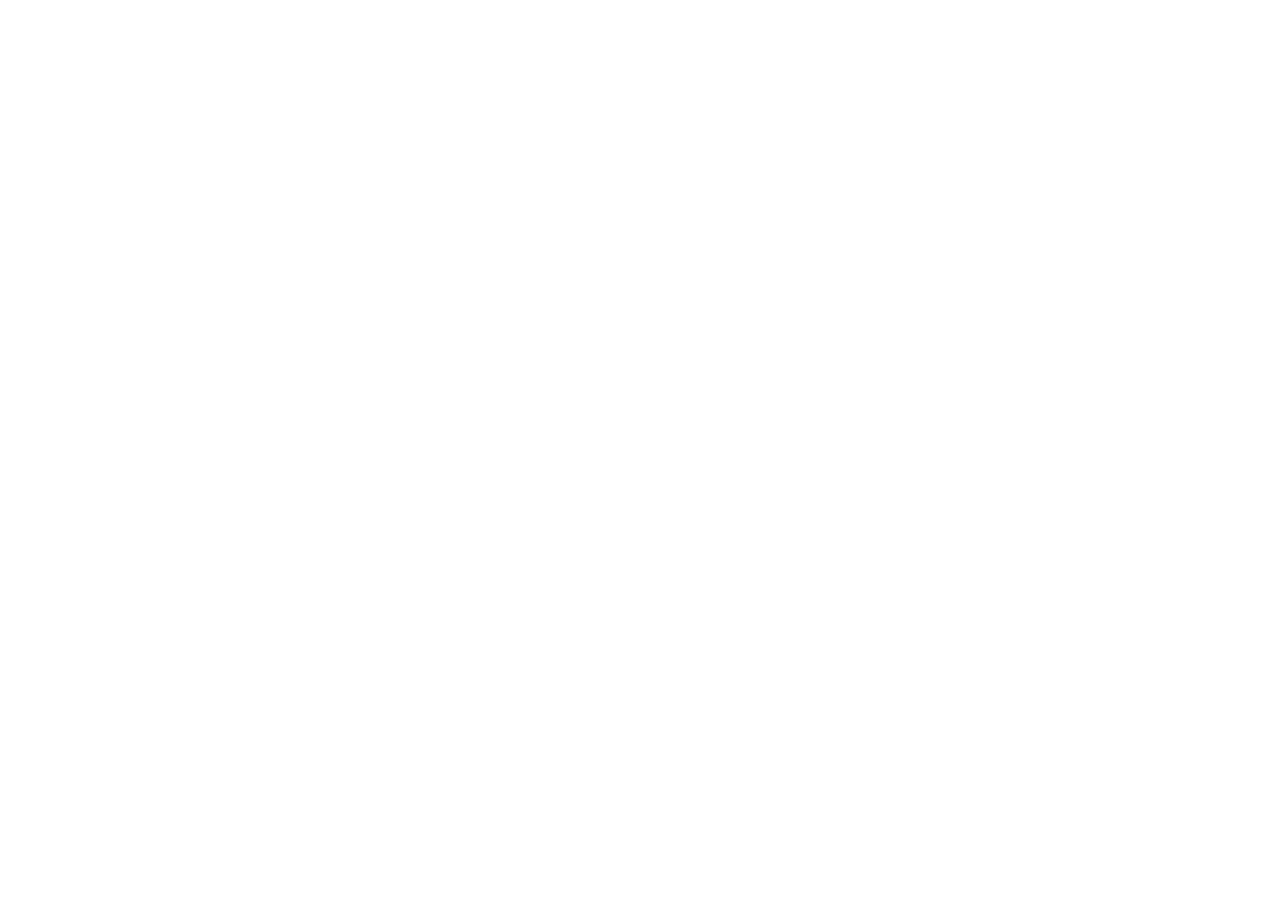
==== index.html @ 5b247525 "init project" ====
<!DOCTYPE html>
<html lang="en">
<head>
    <meta charset="UTF-8">
    <meta http-equiv="X-UA-Compatible" content="IE=edge">
    <meta name="viewport" content="width=device-width, initial-scale=1.0">
    <title>Document</title>
</head>
<body>
    
</body>
</html>
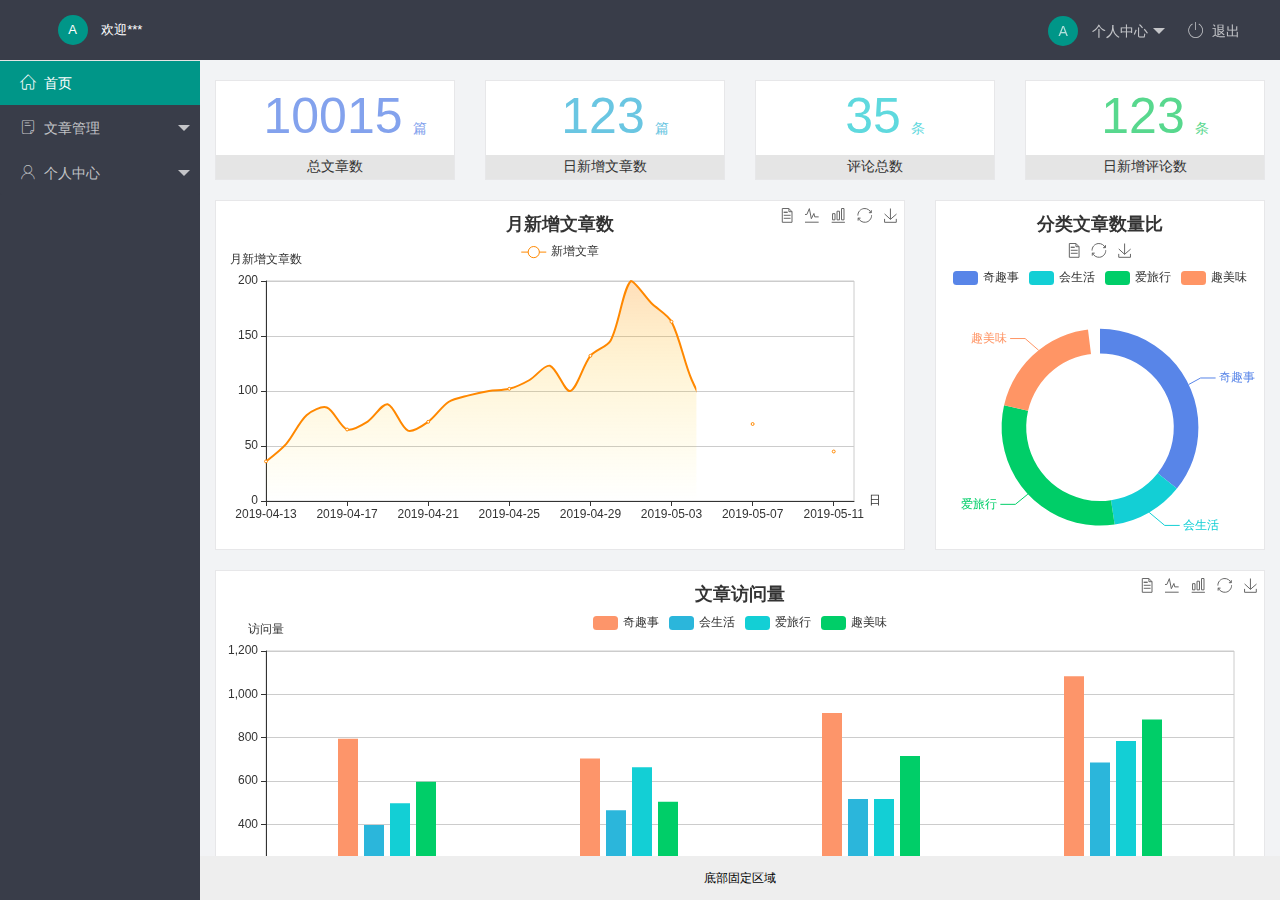
==== commit 0beac4bf: "完成了主页功能的开发" ====
--- a/index.html
+++ b/index.html
@@ -1,12 +1,97 @@
 <!DOCTYPE html>
 <html lang="en">
+
 <head>
     <meta charset="UTF-8">
     <meta http-equiv="X-UA-Compatible" content="IE=edge">
     <meta name="viewport" content="width=device-width, initial-scale=1.0">
     <title>Document</title>
+    <!-- 导入 layUI的 的样式 -->
+    <link rel="stylesheet" href="/assets/lib/layui/css/layui.css">
+    <!-- 第三方字体图标 -->
+    <link rel="stylesheet" href="./assets/fonts/iconfont.css">
+    <!-- 导入 自己的 的样式 -->
+    <link rel="stylesheet" href="./assets/css/index.css">
 </head>
+
 <body>
-    
+    <div class="layui-layout layui-layout-admin">
+        <div class="layui-header">
+            <div class="layui-logo layui-hide-xs layui-bg-black">
+                <div class="userinfo">
+                    <img src="//tva1.sinaimg.cn/crop.0.0.118.118.180/5db11ff4gw1e77d3nqrv8j203b03cweg.jpg" class="layui-nav-img">
+                    <span class="text-avatar">A</span>
+                    <span class="weicome">欢迎***</span>
+                </div>
+            </div>
+            <!-- 头部区域（可配合layui 已有的水平导航） -->
+            <ul class="layui-nav layui-layout-right ">
+                <li class="layui-nav-item layui-hide layui-show-md-inline-block">
+                    <a href="javascript:;" class="userinfo">
+                        <img src="//tva1.sinaimg.cn/crop.0.0.118.118.180/5db11ff4gw1e77d3nqrv8j203b03cweg.jpg"class="layui-nav-img">
+                        <span class="text-avatar">A</span>
+                        个人中心
+                    </a>
+                    <dl class="layui-nav-child">
+                        <dd><a href=""><i class="layui-icon layui-icon-form"></i>基本资料</a></dd>
+                        <dd><a href=""><i class="layui-icon layui-icon-username"></i>更换头像</a></dd>
+                        <dd><a href=""><i class="layui-icon layui-icon-password"></i>重置密码</a></dd>
+                    </dl>
+                </li>
+                <li class="layui-nav-item">
+                    <a href="javascript:;" class="btnlogout"><span class="iconfont icon-tuichu"></span>退出</a>
+                </li>
+            </ul>
+        </div>
+
+        <div class="layui-side layui-bg-black">
+            <div class="layui-side-scroll">
+                <!-- 左侧导航区域（可配合layui已有的垂直导航） -->
+                <ul class="layui-nav layui-nav-tree " lay-shrink="all">
+                    <li class="layui-nav-item layui-this">
+                        <a href="/home/dashboard.html" target="fm"><span class="iconfont icon-home
+                        "></span>首页</a>
+                    </li>
+                    <li class="layui-nav-item">
+                        <a class="" href="javascript:;"><span class="iconfont icon-16
+                        "></span>文章管理</a>
+                        <dl class="layui-nav-child ">
+                            <dd><a href="javascript:;"><i class="layui-icon layui-icon-list"></i>文章类别</a></dd>
+                            <dd><a href="javascript:;"><i class="layui-icon layui-icon-list"></i>文章列表</a></dd>
+                            <dd><a href="javascript:;"><i class="layui-icon layui-icon-list"></i>发布文章</a></dd>
+                        </dl>
+                    </li>
+                    <li class="layui-nav-item">
+                        <a href="javascript:;"><span class="iconfont icon-user
+                        "></span>个人中心</a>
+                        <dl class="layui-nav-child">
+                            <dd><a href=""><i class="layui-icon layui-icon-form"></i>基本资料</a></dd>
+                            <dd><a href=""><i class="layui-icon layui-icon-username"></i>更换头像</a></dd>
+                            <dd><a href=""><i class="layui-icon layui-icon-password"></i>重置密码</a></dd>
+                        </dl>
+                    </li>
+                </ul>
+            </div>
+        </div>
+
+        <div class="layui-body">
+            <!-- 内容主体区域 -->
+            <iframe name="fm" src="/home/dashboard.html" frameborder="0"></iframe>
+        </div>
+
+        <div class="layui-footer">
+            <!-- 底部固定区域 -->
+            底部固定区域
+        </div>
+    </div>
+    <!-- 引入 layUI.js -->
+    <script src="/assets/lib/layui/layui.all.js"></script>
+    <!-- 引入jquery.js -->
+    <script src="./assets/lib/jquery.js"></script>
+    <!-- 导入自己封装的 baseAPI.js -->
+    <script src="/assets/js/baseAPI.js"></script>
+    <!-- 引入自己的js文件 -->
+    <script src="./assets/js/index.js"></script>
 </body>
+
 </html>--- a/assets/lib/layui/css/layui.css
+++ b/assets/lib/layui/css/layui.css
@@ -0,0 +1,2 @@
+/** layui-v2.5.5 MIT License By https://www.layui.com */
+ .layui-inline,img{display:inline-block;vertical-align:middle}h1,h2,h3,h4,h5,h6{font-weight:400}.layui-edge,.layui-header,.layui-inline,.layui-main{position:relative}.layui-body,.layui-edge,.layui-elip{overflow:hidden}.layui-btn,.layui-edge,.layui-inline,img{vertical-align:middle}.layui-btn,.layui-disabled,.layui-icon,.layui-unselect{-moz-user-select:none;-webkit-user-select:none;-ms-user-select:none}.layui-elip,.layui-form-checkbox span,.layui-form-pane .layui-form-label{text-overflow:ellipsis;white-space:nowrap}.layui-breadcrumb,.layui-tree-btnGroup{visibility:hidden}blockquote,body,button,dd,div,dl,dt,form,h1,h2,h3,h4,h5,h6,input,li,ol,p,pre,td,textarea,th,ul{margin:0;padding:0;-webkit-tap-highlight-color:rgba(0,0,0,0)}a:active,a:hover{outline:0}img{border:none}li{list-style:none}table{border-collapse:collapse;border-spacing:0}h4,h5,h6{font-size:100%}button,input,optgroup,option,select,textarea{font-family:inherit;font-size:inherit;font-style:inherit;font-weight:inherit;outline:0}pre{white-space:pre-wrap;white-space:-moz-pre-wrap;white-space:-pre-wrap;white-space:-o-pre-wrap;word-wrap:break-word}body{line-height:24px;font:14px Helvetica Neue,Helvetica,PingFang SC,Tahoma,Arial,sans-serif}hr{height:1px;margin:10px 0;border:0;clear:both}a{color:#333;text-decoration:none}a:hover{color:#777}a cite{font-style:normal;*cursor:pointer}.layui-border-box,.layui-border-box *{box-sizing:border-box}.layui-box,.layui-box *{box-sizing:content-box}.layui-clear{clear:both;*zoom:1}.layui-clear:after{content:'\20';clear:both;*zoom:1;display:block;height:0}.layui-inline{*display:inline;*zoom:1}.layui-edge{display:inline-block;width:0;height:0;border-width:6px;border-style:dashed;border-color:transparent}.layui-edge-top{top:-4px;border-bottom-color:#999;border-bottom-style:solid}.layui-edge-right{border-left-color:#999;border-left-style:solid}.layui-edge-bottom{top:2px;border-top-color:#999;border-top-style:solid}.layui-edge-left{border-right-color:#999;border-right-style:solid}.layui-disabled,.layui-disabled:hover{color:#d2d2d2!important;cursor:not-allowed!important}.layui-circle{border-radius:100%}.layui-show{display:block!important}.layui-hide{display:none!important}@font-face{font-family:layui-icon;src:url(../font/iconfont.eot?v=250);src:url(../font/iconfont.eot?v=250#iefix) format('embedded-opentype'),url(../font/iconfont.woff2?v=250) format('woff2'),url(../font/iconfont.woff?v=250) format('woff'),url(../font/iconfont.ttf?v=250) format('truetype'),url(../font/iconfont.svg?v=250#layui-icon) format('svg')}.layui-icon{font-family:layui-icon!important;font-size:16px;font-style:normal;-webkit-font-smoothing:antialiased;-moz-osx-font-smoothing:grayscale}.layui-icon-reply-fill:before{content:"\e611"}.layui-icon-set-fill:before{content:"\e614"}.layui-icon-menu-fill:before{content:"\e60f"}.layui-icon-search:before{content:"\e615"}.layui-icon-share:before{content:"\e641"}.layui-icon-set-sm:before{content:"\e620"}.layui-icon-engine:before{content:"\e628"}.layui-icon-close:before{content:"\1006"}.layui-icon-close-fill:before{content:"\1007"}.layui-icon-chart-screen:before{content:"\e629"}.layui-icon-star:before{content:"\e600"}.layui-icon-circle-dot:before{content:"\e617"}.layui-icon-chat:before{content:"\e606"}.layui-icon-release:before{content:"\e609"}.layui-icon-list:before{content:"\e60a"}.layui-icon-chart:before{content:"\e62c"}.layui-icon-ok-circle:before{content:"\1005"}.layui-icon-layim-theme:before{content:"\e61b"}.layui-icon-table:before{content:"\e62d"}.layui-icon-right:before{content:"\e602"}.layui-icon-left:before{content:"\e603"}.layui-icon-cart-simple:before{content:"\e698"}.layui-icon-face-cry:before{content:"\e69c"}.layui-icon-face-smile:before{content:"\e6af"}.layui-icon-survey:before{content:"\e6b2"}.layui-icon-tree:before{content:"\e62e"}.layui-icon-upload-circle:before{content:"\e62f"}.layui-icon-add-circle:before{content:"\e61f"}.layui-icon-download-circle:before{content:"\e601"}.layui-icon-templeate-1:before{content:"\e630"}.layui-icon-util:before{content:"\e631"}.layui-icon-face-surprised:before{content:"\e664"}.layui-icon-edit:before{content:"\e642"}.layui-icon-speaker:before{content:"\e645"}.layui-icon-down:before{content:"\e61a"}.layui-icon-file:before{content:"\e621"}.layui-icon-layouts:before{content:"\e632"}.layui-icon-rate-half:before{content:"\e6c9"}.layui-icon-add-circle-fine:before{content:"\e608"}.layui-icon-prev-circle:before{content:"\e633"}.layui-icon-read:before{content:"\e705"}.layui-icon-404:before{content:"\e61c"}.layui-icon-carousel:before{content:"\e634"}.layui-icon-help:before{content:"\e607"}.layui-icon-code-circle:before{content:"\e635"}.layui-icon-water:before{content:"\e636"}.layui-icon-username:before{content:"\e66f"}.layui-icon-find-fill:before{content:"\e670"}.layui-icon-about:before{content:"\e60b"}.layui-icon-location:before{content:"\e715"}.layui-icon-up:before{content:"\e619"}.layui-icon-pause:before{content:"\e651"}.layui-icon-date:before{content:"\e637"}.layui-icon-layim-uploadfile:before{content:"\e61d"}.layui-icon-delete:before{content:"\e640"}.layui-icon-play:before{content:"\e652"}.layui-icon-top:before{content:"\e604"}.layui-icon-friends:before{content:"\e612"}.layui-icon-refresh-3:before{content:"\e9aa"}.layui-icon-ok:before{content:"\e605"}.layui-icon-layer:before{content:"\e638"}.layui-icon-face-smile-fine:before{content:"\e60c"}.layui-icon-dollar:before{content:"\e659"}.layui-icon-group:before{content:"\e613"}.layui-icon-layim-download:before{content:"\e61e"}.layui-icon-picture-fine:before{content:"\e60d"}.layui-icon-link:before{content:"\e64c"}.layui-icon-diamond:before{content:"\e735"}.layui-icon-log:before{content:"\e60e"}.layui-icon-rate-solid:before{content:"\e67a"}.layui-icon-fonts-del:before{content:"\e64f"}.layui-icon-unlink:before{content:"\e64d"}.layui-icon-fonts-clear:before{content:"\e639"}.layui-icon-triangle-r:before{content:"\e623"}.layui-icon-circle:before{content:"\e63f"}.layui-icon-radio:before{content:"\e643"}.layui-icon-align-center:before{content:"\e647"}.layui-icon-align-right:before{content:"\e648"}.layui-icon-align-left:before{content:"\e649"}.layui-icon-loading-1:before{content:"\e63e"}.layui-icon-return:before{content:"\e65c"}.layui-icon-fonts-strong:before{content:"\e62b"}.layui-icon-upload:before{content:"\e67c"}.layui-icon-dialogue:before{content:"\e63a"}.layui-icon-video:before{content:"\e6ed"}.layui-icon-headset:before{content:"\e6fc"}.layui-icon-cellphone-fine:before{content:"\e63b"}.layui-icon-add-1:before{content:"\e654"}.layui-icon-face-smile-b:before{content:"\e650"}.layui-icon-fonts-html:before{content:"\e64b"}.layui-icon-form:before{content:"\e63c"}.layui-icon-cart:before{content:"\e657"}.layui-icon-camera-fill:before{content:"\e65d"}.layui-icon-tabs:before{content:"\e62a"}.layui-icon-fonts-code:before{content:"\e64e"}.layui-icon-fire:before{content:"\e756"}.layui-icon-set:before{content:"\e716"}.layui-icon-fonts-u:before{content:"\e646"}.layui-icon-triangle-d:before{content:"\e625"}.layui-icon-tips:before{content:"\e702"}.layui-icon-picture:before{content:"\e64a"}.layui-icon-more-vertical:before{content:"\e671"}.layui-icon-flag:before{content:"\e66c"}.layui-icon-loading:before{content:"\e63d"}.layui-icon-fonts-i:before{content:"\e644"}.layui-icon-refresh-1:before{content:"\e666"}.layui-icon-rmb:before{content:"\e65e"}.layui-icon-home:before{content:"\e68e"}.layui-icon-user:before{content:"\e770"}.layui-icon-notice:before{content:"\e667"}.layui-icon-login-weibo:before{content:"\e675"}.layui-icon-voice:before{content:"\e688"}.layui-icon-upload-drag:before{content:"\e681"}.layui-icon-login-qq:before{content:"\e676"}.layui-icon-snowflake:before{content:"\e6b1"}.layui-icon-file-b:before{content:"\e655"}.layui-icon-template:before{content:"\e663"}.layui-icon-auz:before{content:"\e672"}.layui-icon-console:before{content:"\e665"}.layui-icon-app:before{content:"\e653"}.layui-icon-prev:before{content:"\e65a"}.layui-icon-website:before{content:"\e7ae"}.layui-icon-next:before{content:"\e65b"}.layui-icon-component:before{content:"\e857"}.layui-icon-more:before{content:"\e65f"}.layui-icon-login-wechat:before{content:"\e677"}.layui-icon-shrink-right:before{content:"\e668"}.layui-icon-spread-left:before{content:"\e66b"}.layui-icon-camera:before{content:"\e660"}.layui-icon-note:before{content:"\e66e"}.layui-icon-refresh:before{content:"\e669"}.layui-icon-female:before{content:"\e661"}.layui-icon-male:before{content:"\e662"}.layui-icon-password:before{content:"\e673"}.layui-icon-senior:before{content:"\e674"}.layui-icon-theme:before{content:"\e66a"}.layui-icon-tread:before{content:"\e6c5"}.layui-icon-praise:before{content:"\e6c6"}.layui-icon-star-fill:before{content:"\e658"}.layui-icon-rate:before{content:"\e67b"}.layui-icon-template-1:before{content:"\e656"}.layui-icon-vercode:before{content:"\e679"}.layui-icon-cellphone:before{content:"\e678"}.layui-icon-screen-full:before{content:"\e622"}.layui-icon-screen-restore:before{content:"\e758"}.layui-icon-cols:before{content:"\e610"}.layui-icon-export:before{content:"\e67d"}.layui-icon-print:before{content:"\e66d"}.layui-icon-slider:before{content:"\e714"}.layui-icon-addition:before{content:"\e624"}.layui-icon-subtraction:before{content:"\e67e"}.layui-icon-service:before{content:"\e626"}.layui-icon-transfer:before{content:"\e691"}.layui-main{width:1140px;margin:0 auto}.layui-header{z-index:1000;height:60px}.layui-header a:hover{transition:all .5s;-webkit-transition:all .5s}.layui-side{position:fixed;left:0;top:0;bottom:0;z-index:999;width:200px;overflow-x:hidden}.layui-side-scroll{position:relative;width:220px;height:100%;overflow-x:hidden}.layui-body{position:absolute;left:200px;right:0;top:0;bottom:0;z-index:998;width:auto;overflow-y:auto;box-sizing:border-box}.layui-layout-body{overflow:hidden}.layui-layout-admin .layui-header{background-color:#23262E}.layui-layout-admin .layui-side{top:60px;width:200px;overflow-x:hidden}.layui-layout-admin .layui-body{position:fixed;top:60px;bottom:44px}.layui-layout-admin .layui-main{width:auto;margin:0 15px}.layui-layout-admin .layui-footer{position:fixed;left:200px;right:0;bottom:0;height:44px;line-height:44px;padding:0 15px;background-color:#eee}.layui-layout-admin .layui-logo{position:absolute;left:0;top:0;width:200px;height:100%;line-height:60px;text-align:center;color:#009688;font-size:16px}.layui-layout-admin .layui-header .layui-nav{background:0 0}.layui-layout-left{position:absolute!important;left:200px;top:0}.layui-layout-right{position:absolute!important;right:0;top:0}.layui-container{position:relative;margin:0 auto;padding:0 15px;box-sizing:border-box}.layui-fluid{position:relative;margin:0 auto;padding:0 15px}.layui-row:after,.layui-row:before{content:'';display:block;clear:both}.layui-col-lg1,.layui-col-lg10,.layui-col-lg11,.layui-col-lg12,.layui-col-lg2,.layui-col-lg3,.layui-col-lg4,.layui-col-lg5,.layui-col-lg6,.layui-col-lg7,.layui-col-lg8,.layui-col-lg9,.layui-col-md1,.layui-col-md10,.layui-col-md11,.layui-col-md12,.layui-col-md2,.layui-col-md3,.layui-col-md4,.layui-col-md5,.layui-col-md6,.layui-col-md7,.layui-col-md8,.layui-col-md9,.layui-col-sm1,.layui-col-sm10,.layui-col-sm11,.layui-col-sm12,.layui-col-sm2,.layui-col-sm3,.layui-col-sm4,.layui-col-sm5,.layui-col-sm6,.layui-col-sm7,.layui-col-sm8,.layui-col-sm9,.layui-col-xs1,.layui-col-xs10,.layui-col-xs11,.layui-col-xs12,.layui-col-xs2,.layui-col-xs3,.layui-col-xs4,.layui-col-xs5,.layui-col-xs6,.layui-col-xs7,.layui-col-xs8,.layui-col-xs9{position:relative;display:block;box-sizing:border-box}.layui-col-xs1,.layui-col-xs10,.layui-col-xs11,.layui-col-xs12,.layui-col-xs2,.layui-col-xs3,.layui-col-xs4,.layui-col-xs5,.layui-col-xs6,.layui-col-xs7,.layui-col-xs8,.layui-col-xs9{float:left}.layui-col-xs1{width:8.33333333%}.layui-col-xs2{width:16.66666667%}.layui-col-xs3{width:25%}.layui-col-xs4{width:33.33333333%}.layui-col-xs5{width:41.66666667%}.layui-col-xs6{width:50%}.layui-col-xs7{width:58.33333333%}.layui-col-xs8{width:66.66666667%}.layui-col-xs9{width:75%}.layui-col-xs10{width:83.33333333%}.layui-col-xs11{width:91.66666667%}.layui-col-xs12{width:100%}.layui-col-xs-offset1{margin-left:8.33333333%}.layui-col-xs-offset2{margin-left:16.66666667%}.layui-col-xs-offset3{margin-left:25%}.layui-col-xs-offset4{margin-left:33.33333333%}.layui-col-xs-offset5{margin-left:41.66666667%}.layui-col-xs-offset6{margin-left:50%}.layui-col-xs-offset7{margin-left:58.33333333%}.layui-col-xs-offset8{margin-left:66.66666667%}.layui-col-xs-offset9{margin-left:75%}.layui-col-xs-offset10{margin-left:83.33333333%}.layui-col-xs-offset11{margin-left:91.66666667%}.layui-col-xs-offset12{margin-left:100%}@media screen and (max-width:768px){.layui-hide-xs{display:none!important}.layui-show-xs-block{display:block!important}.layui-show-xs-inline{display:inline!important}.layui-show-xs-inline-block{display:inline-block!important}}@media screen and (min-width:768px){.layui-container{width:750px}.layui-hide-sm{display:none!important}.layui-show-sm-block{display:block!important}.layui-show-sm-inline{display:inline!important}.layui-show-sm-inline-block{display:inline-block!important}.layui-col-sm1,.layui-col-sm10,.layui-col-sm11,.layui-col-sm12,.layui-col-sm2,.layui-col-sm3,.layui-col-sm4,.layui-col-sm5,.layui-col-sm6,.layui-col-sm7,.layui-col-sm8,.layui-col-sm9{float:left}.layui-col-sm1{width:8.33333333%}.layui-col-sm2{width:16.66666667%}.layui-col-sm3{width:25%}.layui-col-sm4{width:33.33333333%}.layui-col-sm5{width:41.66666667%}.layui-col-sm6{width:50%}.layui-col-sm7{width:58.33333333%}.layui-col-sm8{width:66.66666667%}.layui-col-sm9{width:75%}.layui-col-sm10{width:83.33333333%}.layui-col-sm11{width:91.66666667%}.layui-col-sm12{width:100%}.layui-col-sm-offset1{margin-left:8.33333333%}.layui-col-sm-offset2{margin-left:16.66666667%}.layui-col-sm-offset3{margin-left:25%}.layui-col-sm-offset4{margin-left:33.33333333%}.layui-col-sm-offset5{margin-left:41.66666667%}.layui-col-sm-offset6{margin-left:50%}.layui-col-sm-offset7{margin-left:58.33333333%}.layui-col-sm-offset8{margin-left:66.66666667%}.layui-col-sm-offset9{margin-left:75%}.layui-col-sm-offset10{margin-left:83.33333333%}.layui-col-sm-offset11{margin-left:91.66666667%}.layui-col-sm-offset12{margin-left:100%}}@media screen and (min-width:992px){.layui-container{width:970px}.layui-hide-md{display:none!important}.layui-show-md-block{display:block!important}.layui-show-md-inline{display:inline!important}.layui-show-md-inline-block{display:inline-block!important}.layui-col-md1,.layui-col-md10,.layui-col-md11,.layui-col-md12,.layui-col-md2,.layui-col-md3,.layui-col-md4,.layui-col-md5,.layui-col-md6,.layui-col-md7,.layui-col-md8,.layui-col-md9{float:left}.layui-col-md1{width:8.33333333%}.layui-col-md2{width:16.66666667%}.layui-col-md3{width:25%}.layui-col-md4{width:33.33333333%}.layui-col-md5{width:41.66666667%}.layui-col-md6{width:50%}.layui-col-md7{width:58.33333333%}.layui-col-md8{width:66.66666667%}.layui-col-md9{width:75%}.layui-col-md10{width:83.33333333%}.layui-col-md11{width:91.66666667%}.layui-col-md12{width:100%}.layui-col-md-offset1{margin-left:8.33333333%}.layui-col-md-offset2{margin-left:16.66666667%}.layui-col-md-offset3{margin-left:25%}.layui-col-md-offset4{margin-left:33.33333333%}.layui-col-md-offset5{margin-left:41.66666667%}.layui-col-md-offset6{margin-left:50%}.layui-col-md-offset7{margin-left:58.33333333%}.layui-col-md-offset8{margin-left:66.66666667%}.layui-col-md-offset9{margin-left:75%}.layui-col-md-offset10{margin-left:83.33333333%}.layui-col-md-offset11{margin-left:91.66666667%}.layui-col-md-offset12{margin-left:100%}}@media screen and (min-width:1200px){.layui-container{width:1170px}.layui-hide-lg{display:none!important}.layui-show-lg-block{display:block!important}.layui-show-lg-inline{display:inline!important}.layui-show-lg-inline-block{display:inline-block!important}.layui-col-lg1,.layui-col-lg10,.layui-col-lg11,.layui-col-lg12,.layui-col-lg2,.layui-col-lg3,.layui-col-lg4,.layui-col-lg5,.layui-col-lg6,.layui-col-lg7,.layui-col-lg8,.layui-col-lg9{float:left}.layui-col-lg1{width:8.33333333%}.layui-col-lg2{width:16.66666667%}.layui-col-lg3{width:25%}.layui-col-lg4{width:33.33333333%}.layui-col-lg5{width:41.66666667%}.layui-col-lg6{width:50%}.layui-col-lg7{width:58.33333333%}.layui-col-lg8{width:66.66666667%}.layui-col-lg9{width:75%}.layui-col-lg10{width:83.33333333%}.layui-col-lg11{width:91.66666667%}.layui-col-lg12{width:100%}.layui-col-lg-offset1{margin-left:8.33333333%}.layui-col-lg-offset2{margin-left:16.66666667%}.layui-col-lg-offset3{margin-left:25%}.layui-col-lg-offset4{margin-left:33.33333333%}.layui-col-lg-offset5{margin-left:41.66666667%}.layui-col-lg-offset6{margin-left:50%}.layui-col-lg-offset7{margin-left:58.33333333%}.layui-col-lg-offset8{margin-left:66.66666667%}.layui-col-lg-offset9{margin-left:75%}.layui-col-lg-offset10{margin-left:83.33333333%}.layui-col-lg-offset11{margin-left:91.66666667%}.layui-col-lg-offset12{margin-left:100%}}.layui-col-space1{margin:-.5px}.layui-col-space1>*{padding:.5px}.layui-col-space3{margin:-1.5px}.layui-col-space3>*{padding:1.5px}.layui-col-space5{margin:-2.5px}.layui-col-space5>*{padding:2.5px}.layui-col-space8{margin:-3.5px}.layui-col-space8>*{padding:3.5px}.layui-col-space10{margin:-5px}.layui-col-space10>*{padding:5px}.layui-col-space12{margin:-6px}.layui-col-space12>*{padding:6px}.layui-col-space15{margin:-7.5px}.layui-col-space15>*{padding:7.5px}.layui-col-space18{margin:-9px}.layui-col-space18>*{padding:9px}.layui-col-space20{margin:-10px}.layui-col-space20>*{padding:10px}.layui-col-space22{margin:-11px}.layui-col-space22>*{padding:11px}.layui-col-space25{margin:-12.5px}.layui-col-space25>*{padding:12.5px}.layui-col-space30{margin:-15px}.layui-col-space30>*{padding:15px}.layui-btn,.layui-input,.layui-select,.layui-textarea,.layui-upload-button{outline:0;-webkit-appearance:none;transition:all .3s;-webkit-transition:all .3s;box-sizing:border-box}.layui-elem-quote{margin-bottom:10px;padding:15px;line-height:22px;border-left:5px solid #009688;border-radius:0 2px 2px 0;background-color:#f2f2f2}.layui-quote-nm{border-style:solid;border-width:1px 1px 1px 5px;background:0 0}.layui-elem-field{margin-bottom:10px;padding:0;border-width:1px;border-style:solid}.layui-elem-field legend{margin-left:20px;padding:0 10px;font-size:20px;font-weight:300}.layui-field-title{margin:10px 0 20px;border-width:1px 0 0}.layui-field-box{padding:10px 15px}.layui-field-title .layui-field-box{padding:10px 0}.layui-progress{position:relative;height:6px;border-radius:20px;background-color:#e2e2e2}.layui-progress-bar{position:absolute;left:0;top:0;width:0;max-width:100%;height:6px;border-radius:20px;text-align:right;background-color:#5FB878;transition:all .3s;-webkit-transition:all .3s}.layui-progress-big,.layui-progress-big .layui-progress-bar{height:18px;line-height:18px}.layui-progress-text{position:relative;top:-20px;line-height:18px;font-size:12px;color:#666}.layui-progress-big .layui-progress-text{position:static;padding:0 10px;color:#fff}.layui-collapse{border-width:1px;border-style:solid;border-radius:2px}.layui-colla-content,.layui-colla-item{border-top-width:1px;border-top-style:solid}.layui-colla-item:first-child{border-top:none}.layui-colla-title{position:relative;height:42px;line-height:42px;padding:0 15px 0 35px;color:#333;background-color:#f2f2f2;cursor:pointer;font-size:14px;overflow:hidden}.layui-colla-content{display:none;padding:10px 15px;line-height:22px;color:#666}.layui-colla-icon{position:absolute;left:15px;top:0;font-size:14px}.layui-card{margin-bottom:15px;border-radius:2px;background-color:#fff;box-shadow:0 1px 2px 0 rgba(0,0,0,.05)}.layui-card:last-child{margin-bottom:0}.layui-card-header{position:relative;height:42px;line-height:42px;padding:0 15px;border-bottom:1px solid #f6f6f6;color:#333;border-radius:2px 2px 0 0;font-size:14px}.layui-bg-black,.layui-bg-blue,.layui-bg-cyan,.layui-bg-green,.layui-bg-orange,.layui-bg-red{color:#fff!important}.layui-card-body{position:relative;padding:10px 15px;line-height:24px}.layui-card-body[pad15]{padding:15px}.layui-card-body[pad20]{padding:20px}.layui-card-body .layui-table{margin:5px 0}.layui-card .layui-tab{margin:0}.layui-panel-window{position:relative;padding:15px;border-radius:0;border-top:5px solid #E6E6E6;background-color:#fff}.layui-auxiliar-moving{position:fixed;left:0;right:0;top:0;bottom:0;width:100%;height:100%;background:0 0;z-index:9999999999}.layui-form-label,.layui-form-mid,.layui-form-select,.layui-input-block,.layui-input-inline,.layui-textarea{position:relative}.layui-bg-red{background-color:#FF5722!important}.layui-bg-orange{background-color:#FFB800!important}.layui-bg-green{background-color:#009688!important}.layui-bg-cyan{background-color:#2F4056!important}.layui-bg-blue{background-color:#1E9FFF!important}.layui-bg-black{background-color:#393D49!important}.layui-bg-gray{background-color:#eee!important;color:#666!important}.layui-badge-rim,.layui-colla-content,.layui-colla-item,.layui-collapse,.layui-elem-field,.layui-form-pane .layui-form-item[pane],.layui-form-pane .layui-form-label,.layui-input,.layui-layedit,.layui-layedit-tool,.layui-quote-nm,.layui-select,.layui-tab-bar,.layui-tab-card,.layui-tab-title,.layui-tab-title .layui-this:after,.layui-textarea{border-color:#e6e6e6}.layui-timeline-item:before,hr{background-color:#e6e6e6}.layui-text{line-height:22px;font-size:14px;color:#666}.layui-text h1,.layui-text h2,.layui-text h3{font-weight:500;color:#333}.layui-text h1{font-size:30px}.layui-text h2{font-size:24px}.layui-text h3{font-size:18px}.layui-text a:not(.layui-btn){color:#01AAED}.layui-text a:not(.layui-btn):hover{text-decoration:underline}.layui-text ul{padding:5px 0 5px 15px}.layui-text ul li{margin-top:5px;list-style-type:disc}.layui-text em,.layui-word-aux{color:#999!important;padding:0 5px!important}.layui-btn{display:inline-block;height:38px;line-height:38px;padding:0 18px;background-color:#009688;color:#fff;white-space:nowrap;text-align:center;font-size:14px;border:none;border-radius:2px;cursor:pointer}.layui-btn:hover{opacity:.8;filter:alpha(opacity=80);color:#fff}.layui-btn:active{opacity:1;filter:alpha(opacity=100)}.layui-btn+.layui-btn{margin-left:10px}.layui-btn-container{font-size:0}.layui-btn-container .layui-btn{margin-right:10px;margin-bottom:10px}.layui-btn-container .layui-btn+.layui-btn{margin-left:0}.layui-table .layui-btn-container .layui-btn{margin-bottom:9px}.layui-btn-radius{border-radius:100px}.layui-btn .layui-icon{margin-right:3px;font-size:18px;vertical-align:bottom;vertical-align:middle\9}.layui-btn-primary{border:1px solid #C9C9C9;background-color:#fff;color:#555}.layui-btn-primary:hover{border-color:#009688;color:#333}.layui-btn-normal{background-color:#1E9FFF}.layui-btn-warm{background-color:#FFB800}.layui-btn-danger{background-color:#FF5722}.layui-btn-checked{background-color:#5FB878}.layui-btn-disabled,.layui-btn-disabled:active,.layui-btn-disabled:hover{border:1px solid #e6e6e6;background-color:#FBFBFB;color:#C9C9C9;cursor:not-allowed;opacity:1}.layui-btn-lg{height:44px;line-height:44px;padding:0 25px;font-size:16px}.layui-btn-sm{height:30px;line-height:30px;padding:0 10px;font-size:12px}.layui-btn-sm i{font-size:16px!important}.layui-btn-xs{height:22px;line-height:22px;padding:0 5px;font-size:12px}.layui-btn-xs i{font-size:14px!important}.layui-btn-group{display:inline-block;vertical-align:middle;font-size:0}.layui-btn-group .layui-btn{margin-left:0!important;margin-right:0!important;border-left:1px solid rgba(255,255,255,.5);border-radius:0}.layui-btn-group .layui-btn-primary{border-left:none}.layui-btn-group .layui-btn-primary:hover{border-color:#C9C9C9;color:#009688}.layui-btn-group .layui-btn:first-child{border-left:none;border-radius:2px 0 0 2px}.layui-btn-group .layui-btn-primary:first-child{border-left:1px solid #c9c9c9}.layui-btn-group .layui-btn:last-child{border-radius:0 2px 2px 0}.layui-btn-group .layui-btn+.layui-btn{margin-left:0}.layui-btn-group+.layui-btn-group{margin-left:10px}.layui-btn-fluid{width:100%}.layui-input,.layui-select,.layui-textarea{height:38px;line-height:1.3;line-height:38px\9;border-width:1px;border-style:solid;background-color:#fff;border-radius:2px}.layui-input::-webkit-input-placeholder,.layui-select::-webkit-input-placeholder,.layui-textarea::-webkit-input-placeholder{line-height:1.3}.layui-input,.layui-textarea{display:block;width:100%;padding-left:10px}.layui-input:hover,.layui-textarea:hover{border-color:#D2D2D2!important}.layui-input:focus,.layui-textarea:focus{border-color:#C9C9C9!important}.layui-textarea{min-height:100px;height:auto;line-height:20px;padding:6px 10px;resize:vertical}.layui-select{padding:0 10px}.layui-form input[type=checkbox],.layui-form input[type=radio],.layui-form select{display:none}.layui-form [lay-ignore]{display:initial}.layui-form-item{margin-bottom:15px;clear:both;*zoom:1}.layui-form-item:after{content:'\20';clear:both;*zoom:1;display:block;height:0}.layui-form-label{float:left;display:block;padding:9px 15px;width:80px;font-weight:400;line-height:20px;text-align:right}.layui-form-label-col{display:block;float:none;padding:9px 0;line-height:20px;text-align:left}.layui-form-item .layui-inline{margin-bottom:5px;margin-right:10px}.layui-input-block{margin-left:110px;min-height:36px}.layui-input-inline{display:inline-block;vertical-align:middle}.layui-form-item .layui-input-inline{float:left;width:190px;margin-right:10px}.layui-form-text .layui-input-inline{width:auto}.layui-form-mid{float:left;display:block;padding:9px 0!important;line-height:20px;margin-right:10px}.layui-form-danger+.layui-form-select .layui-input,.layui-form-danger:focus{border-color:#FF5722!important}.layui-form-select .layui-input{padding-right:30px;cursor:pointer}.layui-form-select .layui-edge{position:absolute;right:10px;top:50%;margin-top:-3px;cursor:pointer;border-width:6px;border-top-color:#c2c2c2;border-top-style:solid;transition:all .3s;-webkit-transition:all .3s}.layui-form-select dl{display:none;position:absolute;left:0;top:42px;padding:5px 0;z-index:899;min-width:100%;border:1px solid #d2d2d2;max-height:300px;overflow-y:auto;background-color:#fff;border-radius:2px;box-shadow:0 2px 4px rgba(0,0,0,.12);box-sizing:border-box}.layui-form-select dl dd,.layui-form-select dl dt{padding:0 10px;line-height:36px;white-space:nowrap;overflow:hidden;text-overflow:ellipsis}.layui-form-select dl dt{font-size:12px;color:#999}.layui-form-select dl dd{cursor:pointer}.layui-form-select dl dd:hover{background-color:#f2f2f2;-webkit-transition:.5s all;transition:.5s all}.layui-form-select .layui-select-group dd{padding-left:20px}.layui-form-select dl dd.layui-select-tips{padding-left:10px!important;color:#999}.layui-form-select dl dd.layui-this{background-color:#5FB878;color:#fff}.layui-form-checkbox,.layui-form-select dl dd.layui-disabled{background-color:#fff}.layui-form-selected dl{display:block}.layui-form-checkbox,.layui-form-checkbox *,.layui-form-switch{display:inline-block;vertical-align:middle}.layui-form-selected .layui-edge{margin-top:-9px;-webkit-transform:rotate(180deg);transform:rotate(180deg);margin-top:-3px\9}:root .layui-form-selected .layui-edge{margin-top:-9px\0/IE9}.layui-form-selectup dl{top:auto;bottom:42px}.layui-select-none{margin:5px 0;text-align:center;color:#999}.layui-select-disabled .layui-disabled{border-color:#eee!important}.layui-select-disabled .layui-edge{border-top-color:#d2d2d2}.layui-form-checkbox{position:relative;height:30px;line-height:30px;margin-right:10px;padding-right:30px;cursor:pointer;font-size:0;-webkit-transition:.1s linear;transition:.1s linear;box-sizing:border-box}.layui-form-checkbox span{padding:0 10px;height:100%;font-size:14px;border-radius:2px 0 0 2px;background-color:#d2d2d2;color:#fff;overflow:hidden}.layui-form-checkbox:hover span{background-color:#c2c2c2}.layui-form-checkbox i{position:absolute;right:0;top:0;width:30px;height:28px;border:1px solid #d2d2d2;border-left:none;border-radius:0 2px 2px 0;color:#fff;font-size:20px;text-align:center}.layui-form-checkbox:hover i{border-color:#c2c2c2;color:#c2c2c2}.layui-form-checked,.layui-form-checked:hover{border-color:#5FB878}.layui-form-checked span,.layui-form-checked:hover span{background-color:#5FB878}.layui-form-checked i,.layui-form-checked:hover i{color:#5FB878}.layui-form-item .layui-form-checkbox{margin-top:4px}.layui-form-checkbox[lay-skin=primary]{height:auto!important;line-height:normal!important;min-width:18px;min-height:18px;border:none!important;margin-right:0;padding-left:28px;padding-right:0;background:0 0}.layui-form-checkbox[lay-skin=primary] span{padding-left:0;padding-right:15px;line-height:18px;background:0 0;color:#666}.layui-form-checkbox[lay-skin=primary] i{right:auto;left:0;width:16px;height:16px;line-height:16px;border:1px solid #d2d2d2;font-size:12px;border-radius:2px;background-color:#fff;-webkit-transition:.1s linear;transition:.1s linear}.layui-form-checkbox[lay-skin=primary]:hover i{border-color:#5FB878;color:#fff}.layui-form-checked[lay-skin=primary] i{border-color:#5FB878!important;background-color:#5FB878;color:#fff}.layui-checkbox-disbaled[lay-skin=primary] span{background:0 0!important;color:#c2c2c2}.layui-checkbox-disbaled[lay-skin=primary]:hover i{border-color:#d2d2d2}.layui-form-item .layui-form-checkbox[lay-skin=primary]{margin-top:10px}.layui-form-switch{position:relative;height:22px;line-height:22px;min-width:35px;padding:0 5px;margin-top:8px;border:1px solid #d2d2d2;border-radius:20px;cursor:pointer;background-color:#fff;-webkit-transition:.1s linear;transition:.1s linear}.layui-form-switch i{position:absolute;left:5px;top:3px;width:16px;height:16px;border-radius:20px;background-color:#d2d2d2;-webkit-transition:.1s linear;transition:.1s linear}.layui-form-switch em{position:relative;top:0;width:25px;margin-left:21px;padding:0!important;text-align:center!important;color:#999!important;font-style:normal!important;font-size:12px}.layui-form-onswitch{border-color:#5FB878;background-color:#5FB878}.layui-checkbox-disbaled,.layui-checkbox-disbaled i{border-color:#e2e2e2!important}.layui-form-onswitch i{left:100%;margin-left:-21px;background-color:#fff}.layui-form-onswitch em{margin-left:5px;margin-right:21px;color:#fff!important}.layui-checkbox-disbaled span{background-color:#e2e2e2!important}.layui-checkbox-disbaled:hover i{color:#fff!important}[lay-radio]{display:none}.layui-form-radio,.layui-form-radio *{display:inline-block;vertical-align:middle}.layui-form-radio{line-height:28px;margin:6px 10px 0 0;padding-right:10px;cursor:pointer;font-size:0}.layui-form-radio *{font-size:14px}.layui-form-radio>i{margin-right:8px;font-size:22px;color:#c2c2c2}.layui-form-radio>i:hover,.layui-form-radioed>i{color:#5FB878}.layui-radio-disbaled>i{color:#e2e2e2!important}.layui-form-pane .layui-form-label{width:110px;padding:8px 15px;height:38px;line-height:20px;border-width:1px;border-style:solid;border-radius:2px 0 0 2px;text-align:center;background-color:#FBFBFB;overflow:hidden;box-sizing:border-box}.layui-form-pane .layui-input-inline{margin-left:-1px}.layui-form-pane .layui-input-block{margin-left:110px;left:-1px}.layui-form-pane .layui-input{border-radius:0 2px 2px 0}.layui-form-pane .layui-form-text .layui-form-label{float:none;width:100%;border-radius:2px;box-sizing:border-box;text-align:left}.layui-form-pane .layui-form-text .layui-input-inline{display:block;margin:0;top:-1px;clear:both}.layui-form-pane .layui-form-text .layui-input-block{margin:0;left:0;top:-1px}.layui-form-pane .layui-form-text .layui-textarea{min-height:100px;border-radius:0 0 2px 2px}.layui-form-pane .layui-form-checkbox{margin:4px 0 4px 10px}.layui-form-pane .layui-form-radio,.layui-form-pane .layui-form-switch{margin-top:6px;margin-left:10px}.layui-form-pane .layui-form-item[pane]{position:relative;border-width:1px;border-style:solid}.layui-form-pane .layui-form-item[pane] .layui-form-label{position:absolute;left:0;top:0;height:100%;border-width:0 1px 0 0}.layui-form-pane .layui-form-item[pane] .layui-input-inline{margin-left:110px}@media screen and (max-width:450px){.layui-form-item .layui-form-label{text-overflow:ellipsis;overflow:hidden;white-space:nowrap}.layui-form-item .layui-inline{display:block;margin-right:0;margin-bottom:20px;clear:both}.layui-form-item .layui-inline:after{content:'\20';clear:both;display:block;height:0}.layui-form-item .layui-input-inline{display:block;float:none;left:-3px;width:auto;margin:0 0 10px 112px}.layui-form-item .layui-input-inline+.layui-form-mid{margin-left:110px;top:-5px;padding:0}.layui-form-item .layui-form-checkbox{margin-right:5px;margin-bottom:5px}}.layui-layedit{border-width:1px;border-style:solid;border-radius:2px}.layui-layedit-tool{padding:3px 5px;border-bottom-width:1px;border-bottom-style:solid;font-size:0}.layedit-tool-fixed{position:fixed;top:0;border-top:1px solid #e2e2e2}.layui-layedit-tool .layedit-tool-mid,.layui-layedit-tool .layui-icon{display:inline-block;vertical-align:middle;text-align:center;font-size:14px}.layui-layedit-tool .layui-icon{position:relative;width:32px;height:30px;line-height:30px;margin:3px 5px;color:#777;cursor:pointer;border-radius:2px}.layui-layedit-tool .layui-icon:hover{color:#393D49}.layui-layedit-tool .layui-icon:active{color:#000}.layui-layedit-tool .layedit-tool-active{background-color:#e2e2e2;color:#000}.layui-layedit-tool .layui-disabled,.layui-layedit-tool .layui-disabled:hover{color:#d2d2d2;cursor:not-allowed}.layui-layedit-tool .layedit-tool-mid{width:1px;height:18px;margin:0 10px;background-color:#d2d2d2}.layedit-tool-html{width:50px!important;font-size:30px!important}.layedit-tool-b,.layedit-tool-code,.layedit-tool-help{font-size:16px!important}.layedit-tool-d,.layedit-tool-face,.layedit-tool-image,.layedit-tool-unlink{font-size:18px!important}.layedit-tool-image input{position:absolute;font-size:0;left:0;top:0;width:100%;height:100%;opacity:.01;filter:Alpha(opacity=1);cursor:pointer}.layui-layedit-iframe iframe{display:block;width:100%}#LAY_layedit_code{overflow:hidden}.layui-laypage{display:inline-block;*display:inline;*zoom:1;vertical-align:middle;margin:10px 0;font-size:0}.layui-laypage>a:first-child,.layui-laypage>a:first-child em{border-radius:2px 0 0 2px}.layui-laypage>a:last-child,.layui-laypage>a:last-child em{border-radius:0 2px 2px 0}.layui-laypage>:first-child{margin-left:0!important}.layui-laypage>:last-child{margin-right:0!important}.layui-laypage a,.layui-laypage button,.layui-laypage input,.layui-laypage select,.layui-laypage span{border:1px solid #e2e2e2}.layui-laypage a,.layui-laypage span{display:inline-block;*display:inline;*zoom:1;vertical-align:middle;padding:0 15px;height:28px;line-height:28px;margin:0 -1px 5px 0;background-color:#fff;color:#333;font-size:12px}.layui-flow-more a *,.layui-laypage input,.layui-table-view select[lay-ignore]{display:inline-block}.layui-laypage a:hover{color:#009688}.layui-laypage em{font-style:normal}.layui-laypage .layui-laypage-spr{color:#999;font-weight:700}.layui-laypage a{text-decoration:none}.layui-laypage .layui-laypage-curr{position:relative}.layui-laypage .layui-laypage-curr em{position:relative;color:#fff}.layui-laypage .layui-laypage-curr .layui-laypage-em{position:absolute;left:-1px;top:-1px;padding:1px;width:100%;height:100%;background-color:#009688}.layui-laypage-em{border-radius:2px}.layui-laypage-next em,.layui-laypage-prev em{font-family:Sim sun;font-size:16px}.layui-laypage .layui-laypage-count,.layui-laypage .layui-laypage-limits,.layui-laypage .layui-laypage-refresh,.layui-laypage .layui-laypage-skip{margin-left:10px;margin-right:10px;padding:0;border:none}.layui-laypage .layui-laypage-limits,.layui-laypage .layui-laypage-refresh{vertical-align:top}.layui-laypage .layui-laypage-refresh i{font-size:18px;cursor:pointer}.layui-laypage select{height:22px;padding:3px;border-radius:2px;cursor:pointer}.layui-laypage .layui-laypage-skip{height:30px;line-height:30px;color:#999}.layui-laypage button,.layui-laypage input{height:30px;line-height:30px;border-radius:2px;vertical-align:top;background-color:#fff;box-sizing:border-box}.layui-laypage input{width:40px;margin:0 10px;padding:0 3px;text-align:center}.layui-laypage input:focus,.layui-laypage select:focus{border-color:#009688!important}.layui-laypage button{margin-left:10px;padding:0 10px;cursor:pointer}.layui-table,.layui-table-view{margin:10px 0}.layui-flow-more{margin:10px 0;text-align:center;color:#999;font-size:14px}.layui-flow-more a{height:32px;line-height:32px}.layui-flow-more a *{vertical-align:top}.layui-flow-more a cite{padding:0 20px;border-radius:3px;background-color:#eee;color:#333;font-style:normal}.layui-flow-more a cite:hover{opacity:.8}.layui-flow-more a i{font-size:30px;color:#737383}.layui-table{width:100%;background-color:#fff;color:#666}.layui-table tr{transition:all .3s;-webkit-transition:all .3s}.layui-table th{text-align:left;font-weight:400}.layui-table tbody tr:hover,.layui-table thead tr,.layui-table-click,.layui-table-header,.layui-table-hover,.layui-table-mend,.layui-table-patch,.layui-table-tool,.layui-table-total,.layui-table-total tr,.layui-table[lay-even] tr:nth-child(even){background-color:#f2f2f2}.layui-table td,.layui-table th,.layui-table-col-set,.layui-table-fixed-r,.layui-table-grid-down,.layui-table-header,.layui-table-page,.layui-table-tips-main,.layui-table-tool,.layui-table-total,.layui-table-view,.layui-table[lay-skin=line],.layui-table[lay-skin=row]{border-width:1px;border-style:solid;border-color:#e6e6e6}.layui-table td,.layui-table th{position:relative;padding:9px 15px;min-height:20px;line-height:20px;font-size:14px}.layui-table[lay-skin=line] td,.layui-table[lay-skin=line] th{border-width:0 0 1px}.layui-table[lay-skin=row] td,.layui-table[lay-skin=row] th{border-width:0 1px 0 0}.layui-table[lay-skin=nob] td,.layui-table[lay-skin=nob] th{border:none}.layui-table img{max-width:100px}.layui-table[lay-size=lg] td,.layui-table[lay-size=lg] th{padding:15px 30px}.layui-table-view .layui-table[lay-size=lg] .layui-table-cell{height:40px;line-height:40px}.layui-table[lay-size=sm] td,.layui-table[lay-size=sm] th{font-size:12px;padding:5px 10px}.layui-table-view .layui-table[lay-size=sm] .layui-table-cell{height:20px;line-height:20px}.layui-table[lay-data]{display:none}.layui-table-box{position:relative;overflow:hidden}.layui-table-view .layui-table{position:relative;width:auto;margin:0}.layui-table-view .layui-table[lay-skin=line]{border-width:0 1px 0 0}.layui-table-view .layui-table[lay-skin=row]{border-width:0 0 1px}.layui-table-view .layui-table td,.layui-table-view .layui-table th{padding:5px 0;border-top:none;border-left:none}.layui-table-view .layui-table th.layui-unselect .layui-table-cell span{cursor:pointer}.layui-table-view .layui-table td{cursor:default}.layui-table-view .layui-table td[data-edit=text]{cursor:text}.layui-table-view .layui-form-checkbox[lay-skin=primary] i{width:18px;height:18px}.layui-table-view .layui-form-radio{line-height:0;padding:0}.layui-table-view .layui-form-radio>i{margin:0;font-size:20px}.layui-table-init{position:absolute;left:0;top:0;width:100%;height:100%;text-align:center;z-index:110}.layui-table-init .layui-icon{position:absolute;left:50%;top:50%;margin:-15px 0 0 -15px;font-size:30px;color:#c2c2c2}.layui-table-header{border-width:0 0 1px;overflow:hidden}.layui-table-header .layui-table{margin-bottom:-1px}.layui-table-tool .layui-inline[lay-event]{position:relative;width:26px;height:26px;padding:5px;line-height:16px;margin-right:10px;text-align:center;color:#333;border:1px solid #ccc;cursor:pointer;-webkit-transition:.5s all;transition:.5s all}.layui-table-tool .layui-inline[lay-event]:hover{border:1px solid #999}.layui-table-tool-temp{padding-right:120px}.layui-table-tool-self{position:absolute;right:17px;top:10px}.layui-table-tool .layui-table-tool-self .layui-inline[lay-event]{margin:0 0 0 10px}.layui-table-tool-panel{position:absolute;top:29px;left:-1px;padding:5px 0;min-width:150px;min-height:40px;border:1px solid #d2d2d2;text-align:left;overflow-y:auto;background-color:#fff;box-shadow:0 2px 4px rgba(0,0,0,.12)}.layui-table-cell,.layui-table-tool-panel li{overflow:hidden;text-overflow:ellipsis;white-space:nowrap}.layui-table-tool-panel li{padding:0 10px;line-height:30px;-webkit-transition:.5s all;transition:.5s all}.layui-table-tool-panel li .layui-form-checkbox[lay-skin=primary]{width:100%;padding-left:28px}.layui-table-tool-panel li:hover{background-color:#f2f2f2}.layui-table-tool-panel li .layui-form-checkbox[lay-skin=primary] i{position:absolute;left:0;top:0}.layui-table-tool-panel li .layui-form-checkbox[lay-skin=primary] span{padding:0}.layui-table-tool .layui-table-tool-self .layui-table-tool-panel{left:auto;right:-1px}.layui-table-col-set{position:absolute;right:0;top:0;width:20px;height:100%;border-width:0 0 0 1px;background-color:#fff}.layui-table-sort{width:10px;height:20px;margin-left:5px;cursor:pointer!important}.layui-table-sort .layui-edge{position:absolute;left:5px;border-width:5px}.layui-table-sort .layui-table-sort-asc{top:3px;border-top:none;border-bottom-style:solid;border-bottom-color:#b2b2b2}.layui-table-sort .layui-table-sort-asc:hover{border-bottom-color:#666}.layui-table-sort .layui-table-sort-desc{bottom:5px;border-bottom:none;border-top-style:solid;border-top-color:#b2b2b2}.layui-table-sort .layui-table-sort-desc:hover{border-top-color:#666}.layui-table-sort[lay-sort=asc] .layui-table-sort-asc{border-bottom-color:#000}.layui-table-sort[lay-sort=desc] .layui-table-sort-desc{border-top-color:#000}.layui-table-cell{height:28px;line-height:28px;padding:0 15px;position:relative;box-sizing:border-box}.layui-table-cell .layui-form-checkbox[lay-skin=primary]{top:-1px;padding:0}.layui-table-cell .layui-table-link{color:#01AAED}.laytable-cell-checkbox,.laytable-cell-numbers,.laytable-cell-radio,.laytable-cell-space{padding:0;text-align:center}.layui-table-body{position:relative;overflow:auto;margin-right:-1px;margin-bottom:-1px}.layui-table-body .layui-none{line-height:26px;padding:15px;text-align:center;color:#999}.layui-table-fixed{position:absolute;left:0;top:0;z-index:101}.layui-table-fixed .layui-table-body{overflow:hidden}.layui-table-fixed-l{box-shadow:0 -1px 8px rgba(0,0,0,.08)}.layui-table-fixed-r{left:auto;right:-1px;border-width:0 0 0 1px;box-shadow:-1px 0 8px rgba(0,0,0,.08)}.layui-table-fixed-r .layui-table-header{position:relative;overflow:visible}.layui-table-mend{position:absolute;right:-49px;top:0;height:100%;width:50px}.layui-table-tool{position:relative;z-index:890;width:100%;min-height:50px;line-height:30px;padding:10px 15px;border-width:0 0 1px}.layui-table-tool .layui-btn-container{margin-bottom:-10px}.layui-table-page,.layui-table-total{border-width:1px 0 0;margin-bottom:-1px;overflow:hidden}.layui-table-page{position:relative;width:100%;padding:7px 7px 0;height:41px;font-size:12px;white-space:nowrap}.layui-table-page>div{height:26px}.layui-table-page .layui-laypage{margin:0}.layui-table-page .layui-laypage a,.layui-table-page .layui-laypage span{height:26px;line-height:26px;margin-bottom:10px;border:none;background:0 0}.layui-table-page .layui-laypage a,.layui-table-page .layui-laypage span.layui-laypage-curr{padding:0 12px}.layui-table-page .layui-laypage span{margin-left:0;padding:0}.layui-table-page .layui-laypage .layui-laypage-prev{margin-left:-7px!important}.layui-table-page .layui-laypage .layui-laypage-curr .layui-laypage-em{left:0;top:0;padding:0}.layui-table-page .layui-laypage button,.layui-table-page .layui-laypage input{height:26px;line-height:26px}.layui-table-page .layui-laypage input{width:40px}.layui-table-page .layui-laypage button{padding:0 10px}.layui-table-page select{height:18px}.layui-table-patch .layui-table-cell{padding:0;width:30px}.layui-table-edit{position:absolute;left:0;top:0;width:100%;height:100%;padding:0 14px 1px;border-radius:0;box-shadow:1px 1px 20px rgba(0,0,0,.15)}.layui-table-edit:focus{border-color:#5FB878!important}select.layui-table-edit{padding:0 0 0 10px;border-color:#C9C9C9}.layui-table-view .layui-form-checkbox,.layui-table-view .layui-form-radio,.layui-table-view .layui-form-switch{top:0;margin:0;box-sizing:content-box}.layui-table-view .layui-form-checkbox{top:-1px;height:26px;line-height:26px}.layui-table-view .layui-form-checkbox i{height:26px}.layui-table-grid .layui-table-cell{overflow:visible}.layui-table-grid-down{position:absolute;top:0;right:0;width:26px;height:100%;padding:5px 0;border-width:0 0 0 1px;text-align:center;background-color:#fff;color:#999;cursor:pointer}.layui-table-grid-down .layui-icon{position:absolute;top:50%;left:50%;margin:-8px 0 0 -8px}.layui-table-grid-down:hover{background-color:#fbfbfb}body .layui-table-tips .layui-layer-content{background:0 0;padding:0;box-shadow:0 1px 6px rgba(0,0,0,.12)}.layui-table-tips-main{margin:-44px 0 0 -1px;max-height:150px;padding:8px 15px;font-size:14px;overflow-y:scroll;background-color:#fff;color:#666}.layui-table-tips-c{position:absolute;right:-3px;top:-13px;width:20px;height:20px;padding:3px;cursor:pointer;background-color:#666;border-radius:50%;color:#fff}.layui-table-tips-c:hover{background-color:#777}.layui-table-tips-c:before{position:relative;right:-2px}.layui-upload-file{display:none!important;opacity:.01;filter:Alpha(opacity=1)}.layui-upload-drag,.layui-upload-form,.layui-upload-wrap{display:inline-block}.layui-upload-list{margin:10px 0}.layui-upload-choose{padding:0 10px;color:#999}.layui-upload-drag{position:relative;padding:30px;border:1px dashed #e2e2e2;background-color:#fff;text-align:center;cursor:pointer;color:#999}.layui-upload-drag .layui-icon{font-size:50px;color:#009688}.layui-upload-drag[lay-over]{border-color:#009688}.layui-upload-iframe{position:absolute;width:0;height:0;border:0;visibility:hidden}.layui-upload-wrap{position:relative;vertical-align:middle}.layui-upload-wrap .layui-upload-file{display:block!important;position:absolute;left:0;top:0;z-index:10;font-size:100px;width:100%;height:100%;opacity:.01;filter:Alpha(opacity=1);cursor:pointer}.layui-transfer-active,.layui-transfer-box{display:inline-block;vertical-align:middle}.layui-transfer-box,.layui-transfer-header,.layui-transfer-search{border-width:0;border-style:solid;border-color:#e6e6e6}.layui-transfer-box{position:relative;border-width:1px;width:200px;height:360px;border-radius:2px;background-color:#fff}.layui-transfer-box .layui-form-checkbox{width:100%;margin:0!important}.layui-transfer-header{height:38px;line-height:38px;padding:0 10px;border-bottom-width:1px}.layui-transfer-search{position:relative;padding:10px;border-bottom-width:1px}.layui-transfer-search .layui-input{height:32px;padding-left:30px;font-size:12px}.layui-transfer-search .layui-icon-search{position:absolute;left:20px;top:50%;margin-top:-8px;color:#666}.layui-transfer-active{margin:0 15px}.layui-transfer-active .layui-btn{display:block;margin:0;padding:0 15px;background-color:#5FB878;border-color:#5FB878;color:#fff}.layui-transfer-active .layui-btn-disabled{background-color:#FBFBFB;border-color:#e6e6e6;color:#C9C9C9}.layui-transfer-active .layui-btn:first-child{margin-bottom:15px}.layui-transfer-active .layui-btn .layui-icon{margin:0;font-size:14px!important}.layui-transfer-data{padding:5px 0;overflow:auto}.layui-transfer-data li{height:32px;line-height:32px;padding:0 10px}.layui-transfer-data li:hover{background-color:#f2f2f2;transition:.5s all}.layui-transfer-data .layui-none{padding:15px 10px;text-align:center;color:#999}.layui-nav{position:relative;padding:0 20px;background-color:#393D49;color:#fff;border-radius:2px;font-size:0;box-sizing:border-box}.layui-nav *{font-size:14px}.layui-nav .layui-nav-item{position:relative;display:inline-block;*display:inline;*zoom:1;vertical-align:middle;line-height:60px}.layui-nav .layui-nav-item a{display:block;padding:0 20px;color:#fff;color:rgba(255,255,255,.7);transition:all .3s;-webkit-transition:all .3s}.layui-nav .layui-this:after,.layui-nav-bar,.layui-nav-tree .layui-nav-itemed:after{position:absolute;left:0;top:0;width:0;height:5px;background-color:#5FB878;transition:all .2s;-webkit-transition:all .2s}.layui-nav-bar{z-index:1000}.layui-nav .layui-nav-item a:hover,.layui-nav .layui-this a{color:#fff}.layui-nav .layui-this:after{content:'';top:auto;bottom:0;width:100%}.layui-nav-img{width:30px;height:30px;margin-right:10px;border-radius:50%}.layui-nav .layui-nav-more{content:'';width:0;height:0;border-style:solid dashed dashed;border-color:#fff transparent transparent;overflow:hidden;cursor:pointer;transition:all .2s;-webkit-transition:all .2s;position:absolute;top:50%;right:3px;margin-top:-3px;border-width:6px;border-top-color:rgba(255,255,255,.7)}.layui-nav .layui-nav-mored,.layui-nav-itemed>a .layui-nav-more{margin-top:-9px;border-style:dashed dashed solid;border-color:transparent transparent #fff}.layui-nav-child{display:none;position:absolute;left:0;top:65px;min-width:100%;line-height:36px;padding:5px 0;box-shadow:0 2px 4px rgba(0,0,0,.12);border:1px solid #d2d2d2;background-color:#fff;z-index:100;border-radius:2px;white-space:nowrap}.layui-nav .layui-nav-child a{color:#333}.layui-nav .layui-nav-child a:hover{background-color:#f2f2f2;color:#000}.layui-nav-child dd{position:relative}.layui-nav .layui-nav-child dd.layui-this a,.layui-nav-child dd.layui-this{background-color:#5FB878;color:#fff}.layui-nav-child dd.layui-this:after{display:none}.layui-nav-tree{width:200px;padding:0}.layui-nav-tree .layui-nav-item{display:block;width:100%;line-height:45px}.layui-nav-tree .layui-nav-item a{position:relative;height:45px;line-height:45px;text-overflow:ellipsis;overflow:hidden;white-space:nowrap}.layui-nav-tree .layui-nav-item a:hover{background-color:#4E5465}.layui-nav-tree .layui-nav-bar{width:5px;height:0;background-color:#009688}.layui-nav-tree .layui-nav-child dd.layui-this,.layui-nav-tree .layui-nav-child dd.layui-this a,.layui-nav-tree .layui-this,.layui-nav-tree .layui-this>a,.layui-nav-tree .layui-this>a:hover{background-color:#009688;color:#fff}.layui-nav-tree .layui-this:after{display:none}.layui-nav-itemed>a,.layui-nav-tree .layui-nav-title a,.layui-nav-tree .layui-nav-title a:hover{color:#fff!important}.layui-nav-tree .layui-nav-child{position:relative;z-index:0;top:0;border:none;box-shadow:none}.layui-nav-tree .layui-nav-child a{height:40px;line-height:40px;color:#fff;color:rgba(255,255,255,.7)}.layui-nav-tree .layui-nav-child,.layui-nav-tree .layui-nav-child a:hover{background:0 0;color:#fff}.layui-nav-tree .layui-nav-more{right:10px}.layui-nav-itemed>.layui-nav-child{display:block;padding:0;background-color:rgba(0,0,0,.3)!important}.layui-nav-itemed>.layui-nav-child>.layui-this>.layui-nav-child{display:block}.layui-nav-side{position:fixed;top:0;bottom:0;left:0;overflow-x:hidden;z-index:999}.layui-bg-blue .layui-nav-bar,.layui-bg-blue .layui-nav-itemed:after,.layui-bg-blue .layui-this:after{background-color:#93D1FF}.layui-bg-blue .layui-nav-child dd.layui-this{background-color:#1E9FFF}.layui-bg-blue .layui-nav-itemed>a,.layui-nav-tree.layui-bg-blue .layui-nav-title a,.layui-nav-tree.layui-bg-blue .layui-nav-title a:hover{background-color:#007DDB!important}.layui-breadcrumb{font-size:0}.layui-breadcrumb>*{font-size:14px}.layui-breadcrumb a{color:#999!important}.layui-breadcrumb a:hover{color:#5FB878!important}.layui-breadcrumb a cite{color:#666;font-style:normal}.layui-breadcrumb span[lay-separator]{margin:0 10px;color:#999}.layui-tab{margin:10px 0;text-align:left!important}.layui-tab[overflow]>.layui-tab-title{overflow:hidden}.layui-tab-title{position:relative;left:0;height:40px;white-space:nowrap;font-size:0;border-bottom-width:1px;border-bottom-style:solid;transition:all .2s;-webkit-transition:all .2s}.layui-tab-title li{display:inline-block;*display:inline;*zoom:1;vertical-align:middle;font-size:14px;transition:all .2s;-webkit-transition:all .2s;position:relative;line-height:40px;min-width:65px;padding:0 15px;text-align:center;cursor:pointer}.layui-tab-title li a{display:block}.layui-tab-title .layui-this{color:#000}.layui-tab-title .layui-this:after{position:absolute;left:0;top:0;content:'';width:100%;height:41px;border-width:1px;border-style:solid;border-bottom-color:#fff;border-radius:2px 2px 0 0;box-sizing:border-box;pointer-events:none}.layui-tab-bar{position:absolute;right:0;top:0;z-index:10;width:30px;height:39px;line-height:39px;border-width:1px;border-style:solid;border-radius:2px;text-align:center;background-color:#fff;cursor:pointer}.layui-tab-bar .layui-icon{position:relative;display:inline-block;top:3px;transition:all .3s;-webkit-transition:all .3s}.layui-tab-item{display:none}.layui-tab-more{padding-right:30px;height:auto!important;white-space:normal!important}.layui-tab-more li.layui-this:after{border-bottom-color:#e2e2e2;border-radius:2px}.layui-tab-more .layui-tab-bar .layui-icon{top:-2px;top:3px\9;-webkit-transform:rotate(180deg);transform:rotate(180deg)}:root .layui-tab-more .layui-tab-bar .layui-icon{top:-2px\0/IE9}.layui-tab-content{padding:10px}.layui-tab-title li .layui-tab-close{position:relative;display:inline-block;width:18px;height:18px;line-height:20px;margin-left:8px;top:1px;text-align:center;font-size:14px;color:#c2c2c2;transition:all .2s;-webkit-transition:all .2s}.layui-tab-title li .layui-tab-close:hover{border-radius:2px;background-color:#FF5722;color:#fff}.layui-tab-brief>.layui-tab-title .layui-this{color:#009688}.layui-tab-brief>.layui-tab-more li.layui-this:after,.layui-tab-brief>.layui-tab-title .layui-this:after{border:none;border-radius:0;border-bottom:2px solid #5FB878}.layui-tab-brief[overflow]>.layui-tab-title .layui-this:after{top:-1px}.layui-tab-card{border-width:1px;border-style:solid;border-radius:2px;box-shadow:0 2px 5px 0 rgba(0,0,0,.1)}.layui-tab-card>.layui-tab-title{background-color:#f2f2f2}.layui-tab-card>.layui-tab-title li{margin-right:-1px;margin-left:-1px}.layui-tab-card>.layui-tab-title .layui-this{background-color:#fff}.layui-tab-card>.layui-tab-title .layui-this:after{border-top:none;border-width:1px;border-bottom-color:#fff}.layui-tab-card>.layui-tab-title .layui-tab-bar{height:40px;line-height:40px;border-radius:0;border-top:none;border-right:none}.layui-tab-card>.layui-tab-more .layui-this{background:0 0;color:#5FB878}.layui-tab-card>.layui-tab-more .layui-this:after{border:none}.layui-timeline{padding-left:5px}.layui-timeline-item{position:relative;padding-bottom:20px}.layui-timeline-axis{position:absolute;left:-5px;top:0;z-index:10;width:20px;height:20px;line-height:20px;background-color:#fff;color:#5FB878;border-radius:50%;text-align:center;cursor:pointer}.layui-timeline-axis:hover{color:#FF5722}.layui-timeline-item:before{content:'';position:absolute;left:5px;top:0;z-index:0;width:1px;height:100%}.layui-timeline-item:last-child:before{display:none}.layui-timeline-item:first-child:before{display:block}.layui-timeline-content{padding-left:25px}.layui-timeline-title{position:relative;margin-bottom:10px}.layui-badge,.layui-badge-dot,.layui-badge-rim{position:relative;display:inline-block;padding:0 6px;font-size:12px;text-align:center;background-color:#FF5722;color:#fff;border-radius:2px}.layui-badge{height:18px;line-height:18px}.layui-badge-dot{width:8px;height:8px;padding:0;border-radius:50%}.layui-badge-rim{height:18px;line-height:18px;border-width:1px;border-style:solid;background-color:#fff;color:#666}.layui-btn .layui-badge,.layui-btn .layui-badge-dot{margin-left:5px}.layui-nav .layui-badge,.layui-nav .layui-badge-dot{position:absolute;top:50%;margin:-8px 6px 0}.layui-tab-title .layui-badge,.layui-tab-title .layui-badge-dot{left:5px;top:-2px}.layui-carousel{position:relative;left:0;top:0;background-color:#f8f8f8}.layui-carousel>[carousel-item]{position:relative;width:100%;height:100%;overflow:hidden}.layui-carousel>[carousel-item]:before{position:absolute;content:'\e63d';left:50%;top:50%;width:100px;line-height:20px;margin:-10px 0 0 -50px;text-align:center;color:#c2c2c2;font-family:layui-icon!important;font-size:30px;font-style:normal;-webkit-font-smoothing:antialiased;-moz-osx-font-smoothing:grayscale}.layui-carousel>[carousel-item]>*{display:none;position:absolute;left:0;top:0;width:100%;height:100%;background-color:#f8f8f8;transition-duration:.3s;-webkit-transition-duration:.3s}.layui-carousel-updown>*{-webkit-transition:.3s ease-in-out up;transition:.3s ease-in-out up}.layui-carousel-arrow{display:none\9;opacity:0;position:absolute;left:10px;top:50%;margin-top:-18px;width:36px;height:36px;line-height:36px;text-align:center;font-size:20px;border:0;border-radius:50%;background-color:rgba(0,0,0,.2);color:#fff;-webkit-transition-duration:.3s;transition-duration:.3s;cursor:pointer}.layui-carousel-arrow[lay-type=add]{left:auto!important;right:10px}.layui-carousel:hover .layui-carousel-arrow[lay-type=add],.layui-carousel[lay-arrow=always] .layui-carousel-arrow[lay-type=add]{right:20px}.layui-carousel[lay-arrow=always] .layui-carousel-arrow{opacity:1;left:20px}.layui-carousel[lay-arrow=none] .layui-carousel-arrow{display:none}.layui-carousel-arrow:hover,.layui-carousel-ind ul:hover{background-color:rgba(0,0,0,.35)}.layui-carousel:hover .layui-carousel-arrow{display:block\9;opacity:1;left:20px}.layui-carousel-ind{position:relative;top:-35px;width:100%;line-height:0!important;text-align:center;font-size:0}.layui-carousel[lay-indicator=outside]{margin-bottom:30px}.layui-carousel[lay-indicator=outside] .layui-carousel-ind{top:10px}.layui-carousel[lay-indicator=outside] .layui-carousel-ind ul{background-color:rgba(0,0,0,.5)}.layui-carousel[lay-indicator=none] .layui-carousel-ind{display:none}.layui-carousel-ind ul{display:inline-block;padding:5px;background-color:rgba(0,0,0,.2);border-radius:10px;-webkit-transition-duration:.3s;transition-duration:.3s}.layui-carousel-ind li{display:inline-block;width:10px;height:10px;margin:0 3px;font-size:14px;background-color:#e2e2e2;background-color:rgba(255,255,255,.5);border-radius:50%;cursor:pointer;-webkit-transition-duration:.3s;transition-duration:.3s}.layui-carousel-ind li:hover{background-color:rgba(255,255,255,.7)}.layui-carousel-ind li.layui-this{background-color:#fff}.layui-carousel>[carousel-item]>.layui-carousel-next,.layui-carousel>[carousel-item]>.layui-carousel-prev,.layui-carousel>[carousel-item]>.layui-this{display:block}.layui-carousel>[carousel-item]>.layui-this{left:0}.layui-carousel>[carousel-item]>.layui-carousel-prev{left:-100%}.layui-carousel>[carousel-item]>.layui-carousel-next{left:100%}.layui-carousel>[carousel-item]>.layui-carousel-next.layui-carousel-left,.layui-carousel>[carousel-item]>.layui-carousel-prev.layui-carousel-right{left:0}.layui-carousel>[carousel-item]>.layui-this.layui-carousel-left{left:-100%}.layui-carousel>[carousel-item]>.layui-this.layui-carousel-right{left:100%}.layui-carousel[lay-anim=updown] .layui-carousel-arrow{left:50%!important;top:20px;margin:0 0 0 -18px}.layui-carousel[lay-anim=updown]>[carousel-item]>*,.layui-carousel[lay-anim=fade]>[carousel-item]>*{left:0!important}.layui-carousel[lay-anim=updown] .layui-carousel-arrow[lay-type=add]{top:auto!important;bottom:20px}.layui-carousel[lay-anim=updown] .layui-carousel-ind{position:absolute;top:50%;right:20px;width:auto;height:auto}.layui-carousel[lay-anim=updown] .layui-carousel-ind ul{padding:3px 5px}.layui-carousel[lay-anim=updown] .layui-carousel-ind li{display:block;margin:6px 0}.layui-carousel[lay-anim=updown]>[carousel-item]>.layui-this{top:0}.layui-carousel[lay-anim=updown]>[carousel-item]>.layui-carousel-prev{top:-100%}.layui-carousel[lay-anim=updown]>[carousel-item]>.layui-carousel-next{top:100%}.layui-carousel[lay-anim=updown]>[carousel-item]>.layui-carousel-next.layui-carousel-left,.layui-carousel[lay-anim=updown]>[carousel-item]>.layui-carousel-prev.layui-carousel-right{top:0}.layui-carousel[lay-anim=updown]>[carousel-item]>.layui-this.layui-carousel-left{top:-100%}.layui-carousel[lay-anim=updown]>[carousel-item]>.layui-this.layui-carousel-right{top:100%}.layui-carousel[lay-anim=fade]>[carousel-item]>.layui-carousel-next,.layui-carousel[lay-anim=fade]>[carousel-item]>.layui-carousel-prev{opacity:0}.layui-carousel[lay-anim=fade]>[carousel-item]>.layui-carousel-next.layui-carousel-left,.layui-carousel[lay-anim=fade]>[carousel-item]>.layui-carousel-prev.layui-carousel-right{opacity:1}.layui-carousel[lay-anim=fade]>[carousel-item]>.layui-this.layui-carousel-left,.layui-carousel[lay-anim=fade]>[carousel-item]>.layui-this.layui-carousel-right{opacity:0}.layui-fixbar{position:fixed;right:15px;bottom:15px;z-index:999999}.layui-fixbar li{width:50px;height:50px;line-height:50px;margin-bottom:1px;text-align:center;cursor:pointer;font-size:30px;background-color:#9F9F9F;color:#fff;border-radius:2px;opacity:.95}.layui-fixbar li:hover{opacity:.85}.layui-fixbar li:active{opacity:1}.layui-fixbar .layui-fixbar-top{display:none;font-size:40px}body .layui-util-face{border:none;background:0 0}body .layui-util-face .layui-layer-content{padding:0;background-color:#fff;color:#666;box-shadow:none}.layui-util-face .layui-layer-TipsG{display:none}.layui-util-face ul{position:relative;width:372px;padding:10px;border:1px solid #D9D9D9;background-color:#fff;box-shadow:0 0 20px rgba(0,0,0,.2)}.layui-util-face ul li{cursor:pointer;float:left;border:1px solid #e8e8e8;height:22px;width:26px;overflow:hidden;margin:-1px 0 0 -1px;padding:4px 2px;text-align:center}.layui-util-face ul li:hover{position:relative;z-index:2;border:1px solid #eb7350;background:#fff9ec}.layui-code{position:relative;margin:10px 0;padding:15px;line-height:20px;border:1px solid #ddd;border-left-width:6px;background-color:#F2F2F2;color:#333;font-family:Courier New;font-size:12px}.layui-rate,.layui-rate *{display:inline-block;vertical-align:middle}.layui-rate{padding:10px 5px 10px 0;font-size:0}.layui-rate li i.layui-icon{font-size:20px;color:#FFB800;margin-right:5px;transition:all .3s;-webkit-transition:all .3s}.layui-rate li i:hover{cursor:pointer;transform:scale(1.12);-webkit-transform:scale(1.12)}.layui-rate[readonly] li i:hover{cursor:default;transform:scale(1)}.layui-colorpicker{width:26px;height:26px;border:1px solid #e6e6e6;padding:5px;border-radius:2px;line-height:24px;display:inline-block;cursor:pointer;transition:all .3s;-webkit-transition:all .3s}.layui-colorpicker:hover{border-color:#d2d2d2}.layui-colorpicker.layui-colorpicker-lg{width:34px;height:34px;line-height:32px}.layui-colorpicker.layui-colorpicker-sm{width:24px;height:24px;line-height:22px}.layui-colorpicker.layui-colorpicker-xs{width:22px;height:22px;line-height:20px}.layui-colorpicker-trigger-bgcolor{display:block;background:url([data-uri]);border-radius:2px}.layui-colorpicker-trigger-span{display:block;height:100%;box-sizing:border-box;border:1px solid rgba(0,0,0,.15);border-radius:2px;text-align:center}.layui-colorpicker-trigger-i{display:inline-block;color:#FFF;font-size:12px}.layui-colorpicker-trigger-i.layui-icon-close{color:#999}.layui-colorpicker-main{position:absolute;z-index:66666666;width:280px;padding:7px;background:#FFF;border:1px solid #d2d2d2;border-radius:2px;box-shadow:0 2px 4px rgba(0,0,0,.12)}.layui-colorpicker-main-wrapper{height:180px;position:relative}.layui-colorpicker-basis{width:260px;height:100%;position:relative}.layui-colorpicker-basis-white{width:100%;height:100%;position:absolute;top:0;left:0;background:linear-gradient(90deg,#FFF,hsla(0,0%,100%,0))}.layui-colorpicker-basis-black{width:100%;height:100%;position:absolute;top:0;left:0;background:linear-gradient(0deg,#000,transparent)}.layui-colorpicker-basis-cursor{width:10px;height:10px;border:1px solid #FFF;border-radius:50%;position:absolute;top:-3px;right:-3px;cursor:pointer}.layui-colorpicker-side{position:absolute;top:0;right:0;width:12px;height:100%;background:linear-gradient(red,#FF0,#0F0,#0FF,#00F,#F0F,red)}.layui-colorpicker-side-slider{width:100%;height:5px;box-shadow:0 0 1px #888;box-sizing:border-box;background:#FFF;border-radius:1px;border:1px solid #f0f0f0;cursor:pointer;position:absolute;left:0}.layui-colorpicker-main-alpha{display:none;height:12px;margin-top:7px;background:url([data-uri])}.layui-colorpicker-alpha-bgcolor{height:100%;position:relative}.layui-colorpicker-alpha-slider{width:5px;height:100%;box-shadow:0 0 1px #888;box-sizing:border-box;background:#FFF;border-radius:1px;border:1px solid #f0f0f0;cursor:pointer;position:absolute;top:0}.layui-colorpicker-main-pre{padding-top:7px;font-size:0}.layui-colorpicker-pre{width:20px;height:20px;border-radius:2px;display:inline-block;margin-left:6px;margin-bottom:7px;cursor:pointer}.layui-colorpicker-pre:nth-child(11n+1){margin-left:0}.layui-colorpicker-pre-isalpha{background:url([data-uri])}.layui-colorpicker-pre.layui-this{box-shadow:0 0 3px 2px rgba(0,0,0,.15)}.layui-colorpicker-pre>div{height:100%;border-radius:2px}.layui-colorpicker-main-input{text-align:right;padding-top:7px}.layui-colorpicker-main-input .layui-btn-container .layui-btn{margin:0 0 0 10px}.layui-colorpicker-main-input div.layui-inline{float:left;margin-right:10px;font-size:14px}.layui-colorpicker-main-input input.layui-input{width:150px;height:30px;color:#666}.layui-slider{height:4px;background:#e2e2e2;border-radius:3px;position:relative;cursor:pointer}.layui-slider-bar{border-radius:3px;position:absolute;height:100%}.layui-slider-step{position:absolute;top:0;width:4px;height:4px;border-radius:50%;background:#FFF;-webkit-transform:translateX(-50%);transform:translateX(-50%)}.layui-slider-wrap{width:36px;height:36px;position:absolute;top:-16px;-webkit-transform:translateX(-50%);transform:translateX(-50%);z-index:10;text-align:center}.layui-slider-wrap-btn{width:12px;height:12px;border-radius:50%;background:#FFF;display:inline-block;vertical-align:middle;cursor:pointer;transition:.3s}.layui-slider-wrap:after{content:"";height:100%;display:inline-block;vertical-align:middle}.layui-slider-wrap-btn.layui-slider-hover,.layui-slider-wrap-btn:hover{transform:scale(1.2)}.layui-slider-wrap-btn.layui-disabled:hover{transform:scale(1)!important}.layui-slider-tips{position:absolute;top:-42px;z-index:66666666;white-space:nowrap;display:none;-webkit-transform:translateX(-50%);transform:translateX(-50%);color:#FFF;background:#000;border-radius:3px;height:25px;line-height:25px;padding:0 10px}.layui-slider-tips:after{content:'';position:absolute;bottom:-12px;left:50%;margin-left:-6px;width:0;height:0;border-width:6px;border-style:solid;border-color:#000 transparent transparent}.layui-slider-input{width:70px;height:32px;border:1px solid #e6e6e6;border-radius:3px;font-size:16px;line-height:32px;position:absolute;right:0;top:-15px}.layui-slider-input-btn{display:none;position:absolute;top:0;right:0;width:20px;height:100%;border-left:1px solid #d2d2d2}.layui-slider-input-btn i{cursor:pointer;position:absolute;right:0;bottom:0;width:20px;height:50%;font-size:12px;line-height:16px;text-align:center;color:#999}.layui-slider-input-btn i:first-child{top:0;border-bottom:1px solid #d2d2d2}.layui-slider-input-txt{height:100%;font-size:14px}.layui-slider-input-txt input{height:100%;border:none}.layui-slider-input-btn i:hover{color:#009688}.layui-slider-vertical{width:4px;margin-left:34px}.layui-slider-vertical .layui-slider-bar{width:4px}.layui-slider-vertical .layui-slider-step{top:auto;left:0;-webkit-transform:translateY(50%);transform:translateY(50%)}.layui-slider-vertical .layui-slider-wrap{top:auto;left:-16px;-webkit-transform:translateY(50%);transform:translateY(50%)}.layui-slider-vertical .layui-slider-tips{top:auto;left:2px}@media \0screen{.layui-slider-wrap-btn{margin-left:-20px}.layui-slider-vertical .layui-slider-wrap-btn{margin-left:0;margin-bottom:-20px}.layui-slider-vertical .layui-slider-tips{margin-left:-8px}.layui-slider>span{margin-left:8px}}.layui-tree{line-height:22px}.layui-tree .layui-form-checkbox{margin:0!important}.layui-tree-set{width:100%;position:relative}.layui-tree-pack{display:none;padding-left:20px;position:relative}.layui-tree-iconClick,.layui-tree-main{display:inline-block;vertical-align:middle}.layui-tree-line .layui-tree-pack{padding-left:27px}.layui-tree-line .layui-tree-set .layui-tree-set:after{content:'';position:absolute;top:14px;left:-9px;width:17px;height:0;border-top:1px dotted #c0c4cc}.layui-tree-entry{position:relative;padding:3px 0;height:20px;white-space:nowrap}.layui-tree-entry:hover{background-color:#eee}.layui-tree-line .layui-tree-entry:hover{background-color:rgba(0,0,0,0)}.layui-tree-line .layui-tree-entry:hover .layui-tree-txt{color:#999;text-decoration:underline;transition:.3s}.layui-tree-main{cursor:pointer;padding-right:10px}.layui-tree-line .layui-tree-set:before{content:'';position:absolute;top:0;left:-9px;width:0;height:100%;border-left:1px dotted #c0c4cc}.layui-tree-line .layui-tree-set.layui-tree-setLineShort:before{height:13px}.layui-tree-line .layui-tree-set.layui-tree-setHide:before{height:0}.layui-tree-iconClick{position:relative;height:20px;line-height:20px;margin:0 10px;color:#c0c4cc}.layui-tree-icon{height:12px;line-height:12px;width:12px;text-align:center;border:1px solid #c0c4cc}.layui-tree-iconClick .layui-icon{font-size:18px}.layui-tree-icon .layui-icon{font-size:12px;color:#666}.layui-tree-iconArrow{padding:0 5px}.layui-tree-iconArrow:after{content:'';position:absolute;left:4px;top:3px;z-index:100;width:0;height:0;border-width:5px;border-style:solid;border-color:transparent transparent transparent #c0c4cc;transition:.5s}.layui-tree-btnGroup,.layui-tree-editInput{position:relative;vertical-align:middle;display:inline-block}.layui-tree-spread>.layui-tree-entry>.layui-tree-iconClick>.layui-tree-iconArrow:after{transform:rotate(90deg) translate(3px,4px)}.layui-tree-txt{display:inline-block;vertical-align:middle;color:#555}.layui-tree-search{margin-bottom:15px;color:#666}.layui-tree-btnGroup .layui-icon{display:inline-block;vertical-align:middle;padding:0 2px;cursor:pointer}.layui-tree-btnGroup .layui-icon:hover{color:#999;transition:.3s}.layui-tree-entry:hover .layui-tree-btnGroup{visibility:visible}.layui-tree-editInput{height:20px;line-height:20px;padding:0 3px;border:none;background-color:rgba(0,0,0,.05)}.layui-tree-emptyText{text-align:center;color:#999}.layui-anim{-webkit-animation-duration:.3s;animation-duration:.3s;-webkit-animation-fill-mode:both;animation-fill-mode:both}.layui-anim.layui-icon{display:inline-block}.layui-anim-loop{-webkit-animation-iteration-count:infinite;animation-iteration-count:infinite}.layui-trans,.layui-trans a{transition:all .3s;-webkit-transition:all .3s}@-webkit-keyframes layui-rotate{from{-webkit-transform:rotate(0)}to{-webkit-transform:rotate(360deg)}}@keyframes layui-rotate{from{transform:rotate(0)}to{transform:rotate(360deg)}}.layui-anim-rotate{-webkit-animation-name:layui-rotate;animation-name:layui-rotate;-webkit-animation-duration:1s;animation-duration:1s;-webkit-animation-timing-function:linear;animation-timing-function:linear}@-webkit-keyframes layui-up{from{-webkit-transform:translate3d(0,100%,0);opacity:.3}to{-webkit-transform:translate3d(0,0,0);opacity:1}}@keyframes layui-up{from{transform:translate3d(0,100%,0);opacity:.3}to{transform:translate3d(0,0,0);opacity:1}}.layui-anim-up{-webkit-animation-name:layui-up;animation-name:layui-up}@-webkit-keyframes layui-upbit{from{-webkit-transform:translate3d(0,30px,0);opacity:.3}to{-webkit-transform:translate3d(0,0,0);opacity:1}}@keyframes layui-upbit{from{transform:translate3d(0,30px,0);opacity:.3}to{transform:translate3d(0,0,0);opacity:1}}.layui-anim-upbit{-webkit-animation-name:layui-upbit;animation-name:layui-upbit}@-webkit-keyframes layui-scale{0%{opacity:.3;-webkit-transform:scale(.5)}100%{opacity:1;-webkit-transform:scale(1)}}@keyframes layui-scale{0%{opacity:.3;-ms-transform:scale(.5);transform:scale(.5)}100%{opacity:1;-ms-transform:scale(1);transform:scale(1)}}.layui-anim-scale{-webkit-animation-name:layui-scale;animation-name:layui-scale}@-webkit-keyframes layui-scale-spring{0%{opacity:.5;-webkit-transform:scale(.5)}80%{opacity:.8;-webkit-transform:scale(1.1)}100%{opacity:1;-webkit-transform:scale(1)}}@keyframes layui-scale-spring{0%{opacity:.5;transform:scale(.5)}80%{opacity:.8;transform:scale(1.1)}100%{opacity:1;transform:scale(1)}}.layui-anim-scaleSpring{-webkit-animation-name:layui-scale-spring;animation-name:layui-scale-spring}@-webkit-keyframes layui-fadein{0%{opacity:0}100%{opacity:1}}@keyframes layui-fadein{0%{opacity:0}100%{opacity:1}}.layui-anim-fadein{-webkit-animation-name:layui-fadein;animation-name:layui-fadein}@-webkit-keyframes layui-fadeout{0%{opacity:1}100%{opacity:0}}@keyframes layui-fadeout{0%{opacity:1}100%{opacity:0}}.layui-anim-fadeout{-webkit-animation-name:layui-fadeout;animation-name:layui-fadeout}--- a/assets/fonts/iconfont.css
+++ b/assets/fonts/iconfont.css
@@ -0,0 +1,37 @@
+@font-face {font-family: "iconfont";
+  src: url('iconfont.eot?t=1576139966484'); /* IE9 */
+  src: url('iconfont.eot?t=1576139966484#iefix') format('embedded-opentype'), /* IE6-IE8 */
+  url('[data-uri]') format('woff2'),
+  url('iconfont.woff?t=1576139966484') format('woff'),
+  url('iconfont.ttf?t=1576139966484') format('truetype'), /* chrome, firefox, opera, Safari, Android, iOS 4.2+ */
+  url('iconfont.svg?t=1576139966484#iconfont') format('svg'); /* iOS 4.1- */
+}
+
+.iconfont {
+  font-family: "iconfont" !important;
+  font-size: 16px;
+  font-style: normal;
+  -webkit-font-smoothing: antialiased;
+  -moz-osx-font-smoothing: grayscale;
+}
+
+.icon-home:before {
+  content: "\e6a9";
+}
+
+.icon-user:before {
+  content: "\e614";
+}
+
+.icon-pinglun:before {
+  content: "\e616";
+}
+
+.icon-tuichu:before {
+  content: "\e865";
+}
+
+.icon-16:before {
+  content: "\e615";
+}
+
--- a/assets/css/index.css
+++ b/assets/css/index.css
@@ -0,0 +1,57 @@
+.layui-footer {
+    text-align: center;
+    font-size: 12px;
+}
+
+.iconfont {
+    margin-right: 8px;
+}
+
+.layui-icon {
+    margin-right: 8px;
+    margin-left: 20px;
+}
+
+iframe {
+    width: 100%;
+    height: 100%;
+}
+
+.layui-body {
+    overflow: hidden;
+}
+
+.layui-header {
+    background: #393D49 !important;
+}
+
+a{
+    transform: none!important;
+}
+
+.layui-hide-xs .userinfo{
+    font-size: 13px;
+    text-align: center;
+    user-select: none;
+    border-bottom: 1px solid #e5e5e5;
+}
+
+.layui-nav-img {
+    width: 30px;
+    height: 30px;
+}
+.text-avatar{
+    display: inline-block;
+    width: 30px;
+    height: 30px;
+    border-radius: 50%;
+    background: #009688;
+    text-align: center;
+    line-height: 30px;
+    margin-right: 10px;
+}
+.layui-nav-img{
+    display: none;
+}
+
+
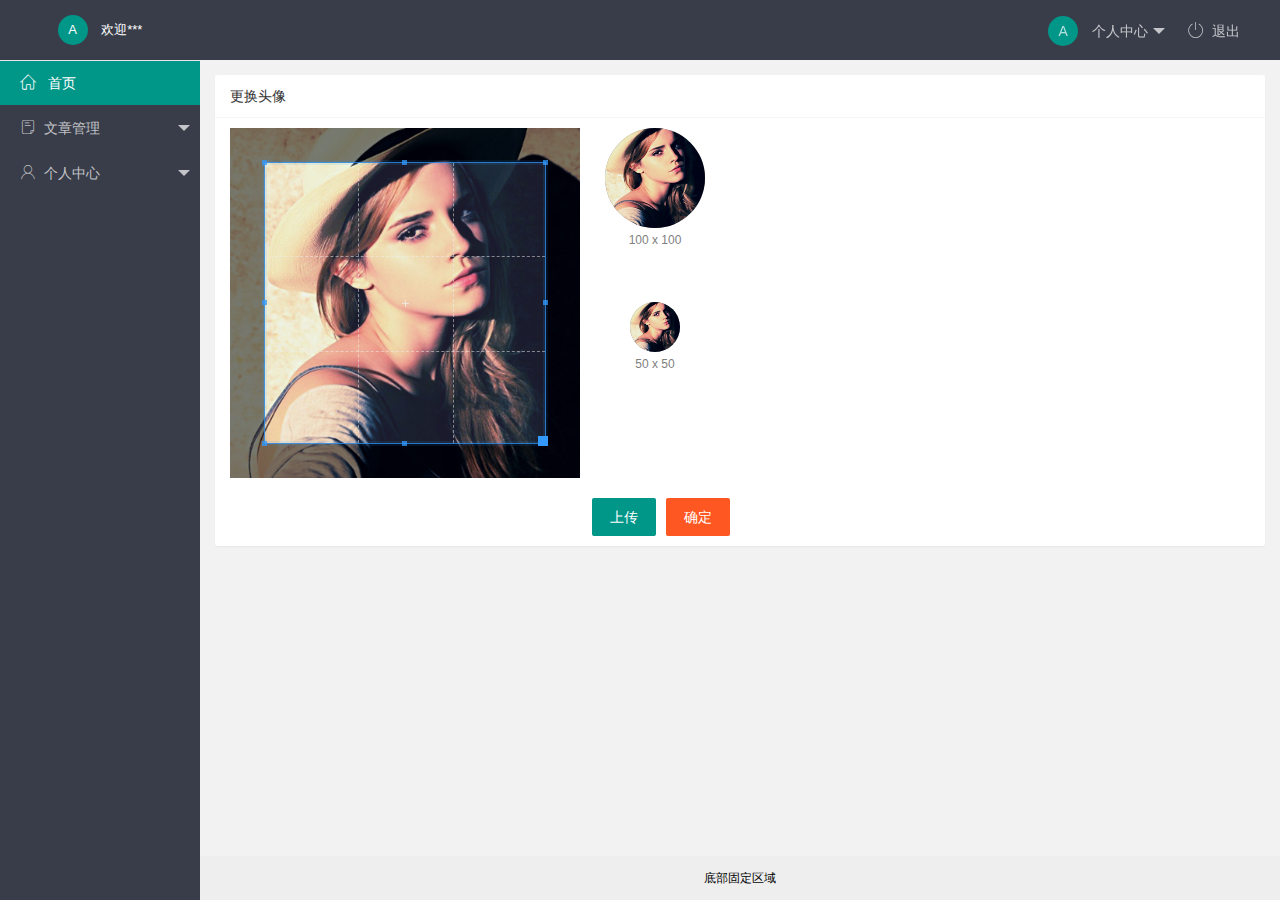
==== commit 5666e9c3: "完成个人中心的开发" ====
--- a/index.html
+++ b/index.html
@@ -19,7 +19,8 @@
         <div class="layui-header">
             <div class="layui-logo layui-hide-xs layui-bg-black">
                 <div class="userinfo">
-                    <img src="//tva1.sinaimg.cn/crop.0.0.118.118.180/5db11ff4gw1e77d3nqrv8j203b03cweg.jpg" class="layui-nav-img">
+                    <img src="//tva1.sinaimg.cn/crop.0.0.118.118.180/5db11ff4gw1e77d3nqrv8j203b03cweg.jpg"
+                        class="layui-nav-img">
                     <span class="text-avatar">A</span>
                     <span class="weicome">欢迎***</span>
                 </div>
@@ -28,14 +29,15 @@
             <ul class="layui-nav layui-layout-right ">
                 <li class="layui-nav-item layui-hide layui-show-md-inline-block">
                     <a href="javascript:;" class="userinfo">
-                        <img src="//tva1.sinaimg.cn/crop.0.0.118.118.180/5db11ff4gw1e77d3nqrv8j203b03cweg.jpg"class="layui-nav-img">
+                        <img src="//tva1.sinaimg.cn/crop.0.0.118.118.180/5db11ff4gw1e77d3nqrv8j203b03cweg.jpg"
+                            class="layui-nav-img">
                         <span class="text-avatar">A</span>
                         个人中心
                     </a>
                     <dl class="layui-nav-child">
-                        <dd><a href=""><i class="layui-icon layui-icon-form"></i>基本资料</a></dd>
-                        <dd><a href=""><i class="layui-icon layui-icon-username"></i>更换头像</a></dd>
-                        <dd><a href=""><i class="layui-icon layui-icon-password"></i>重置密码</a></dd>
+                        <dd><a href="/user/user_info.html" target="fm"><i class="layui-icon layui-icon-form"></i>基本资料</a></dd>
+                        <dd><a href="/user/user_avatar.html" target="fm"><i class="layui-icon layui-icon-username"></i>更换头像</a></dd>
+                        <dd><a href="/user/user_pwd.html" target="fm"><i class="layui-icon layui-icon-password"></i>重置密码</a></dd>
                     </dl>
                 </li>
                 <li class="layui-nav-item">
@@ -49,12 +51,13 @@
                 <!-- 左侧导航区域（可配合layui已有的垂直导航） -->
                 <ul class="layui-nav layui-nav-tree " lay-shrink="all">
                     <li class="layui-nav-item layui-this">
-                        <a href="/home/dashboard.html" target="fm"><span class="iconfont icon-home
-                        "></span>首页</a>
+                        <a href="/home/dashboard.html" target="fm">
+                            <span class="iconfont icon-home"></span>
+                            首页
+                        </a>
                     </li>
                     <li class="layui-nav-item">
-                        <a class="" href="javascript:;"><span class="iconfont icon-16
-                        "></span>文章管理</a>
+                        <a class="" href="javascript:;"><span class="iconfont icon-16"></span>文章管理</a>
                         <dl class="layui-nav-child ">
                             <dd><a href="javascript:;"><i class="layui-icon layui-icon-list"></i>文章类别</a></dd>
                             <dd><a href="javascript:;"><i class="layui-icon layui-icon-list"></i>文章列表</a></dd>
@@ -65,9 +68,10 @@
                         <a href="javascript:;"><span class="iconfont icon-user
                         "></span>个人中心</a>
                         <dl class="layui-nav-child">
-                            <dd><a href=""><i class="layui-icon layui-icon-form"></i>基本资料</a></dd>
-                            <dd><a href=""><i class="layui-icon layui-icon-username"></i>更换头像</a></dd>
-                            <dd><a href=""><i class="layui-icon layui-icon-password"></i>重置密码</a></dd>
+                            <dd><a href="/user/user_info.html" target="fm"><i class="layui-icon layui-icon-form"></i>基本资料</a>
+                            </dd>
+                            <dd><a href="/user/user_avatar.html" target="fm"><i class="layui-icon layui-icon-username"></i>更换头像</a></dd>
+                            <dd><a href="/user/user_pwd.html" target="fm"><i class="layui-icon layui-icon-password"></i>重置密码</a></dd>
                         </dl>
                     </li>
                 </ul>
@@ -76,9 +80,8 @@
 
         <div class="layui-body">
             <!-- 内容主体区域 -->
-            <iframe name="fm" src="/home/dashboard.html" frameborder="0"></iframe>
+            <iframe name="fm" src="/user/user_avatar.html" frameborder="0"></iframe>           
         </div>
-
         <div class="layui-footer">
             <!-- 底部固定区域 -->
             底部固定区域
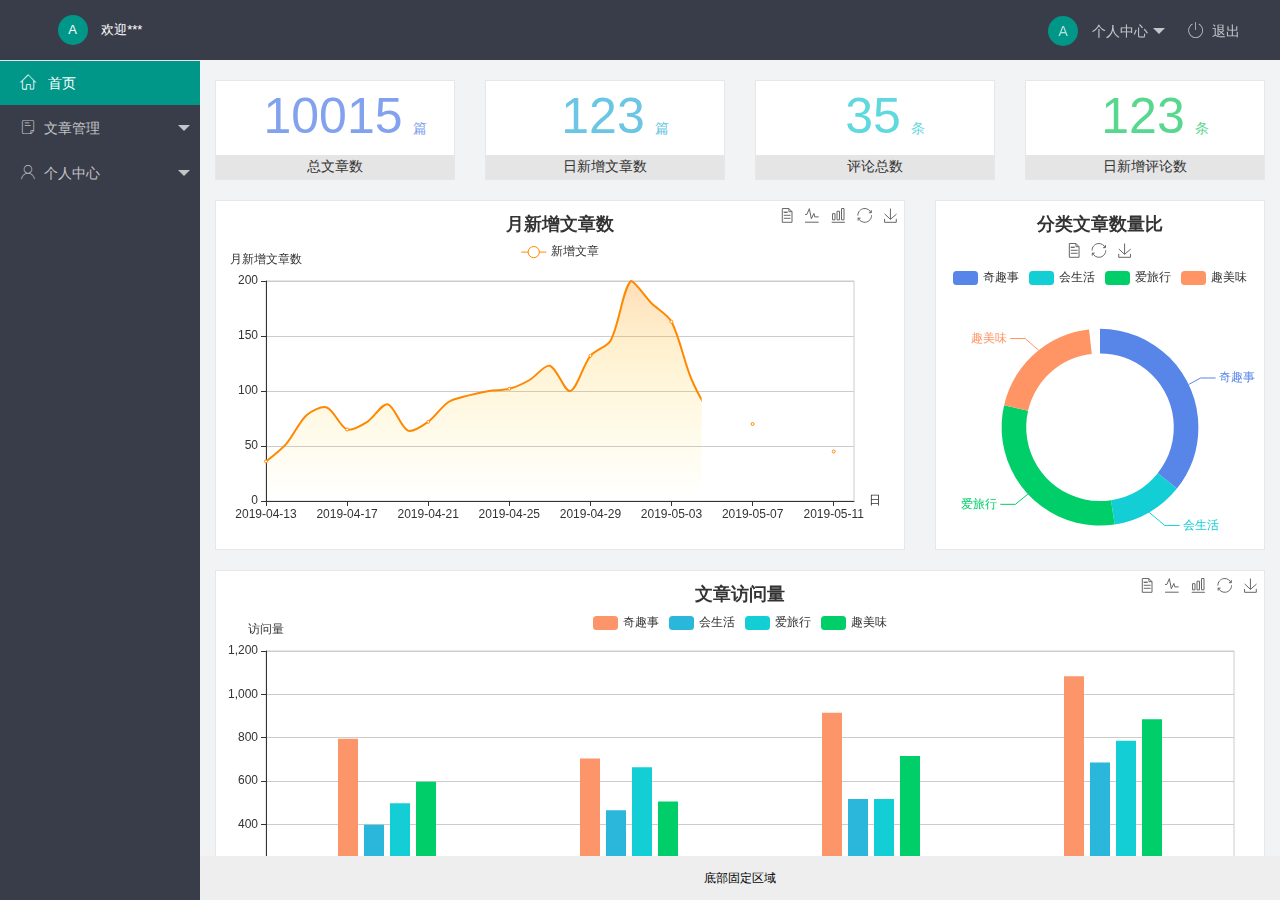
==== commit ee72c342: "完成文章管理相关开发" ====
--- a/index.html
+++ b/index.html
@@ -59,9 +59,9 @@
                     <li class="layui-nav-item">
                         <a class="" href="javascript:;"><span class="iconfont icon-16"></span>文章管理</a>
                         <dl class="layui-nav-child ">
-                            <dd><a href="javascript:;"><i class="layui-icon layui-icon-list"></i>文章类别</a></dd>
-                            <dd><a href="javascript:;"><i class="layui-icon layui-icon-list"></i>文章列表</a></dd>
-                            <dd><a href="javascript:;"><i class="layui-icon layui-icon-list"></i>发布文章</a></dd>
+                            <dd><a href="/article/art_cate.html" target="fm"><i class="layui-icon layui-icon-list"></i>文章类别</a></dd>
+                            <dd><a href="/article/art_list.html" target="fm"><i class="layui-icon layui-icon-list"></i>文章列表</a></dd>
+                            <dd><a href="/article/art_pub.html" target="fm"><i class="layui-icon layui-icon-list"></i>发布文章</a></dd>
                         </dl>
                     </li>
                     <li class="layui-nav-item">
@@ -80,7 +80,7 @@
 
         <div class="layui-body">
             <!-- 内容主体区域 -->
-            <iframe name="fm" src="/user/user_avatar.html" frameborder="0"></iframe>           
+            <iframe name="fm" src="/home/dashboard.html" frameborder="0"></iframe>           
         </div>
         <div class="layui-footer">
             <!-- 底部固定区域 -->
